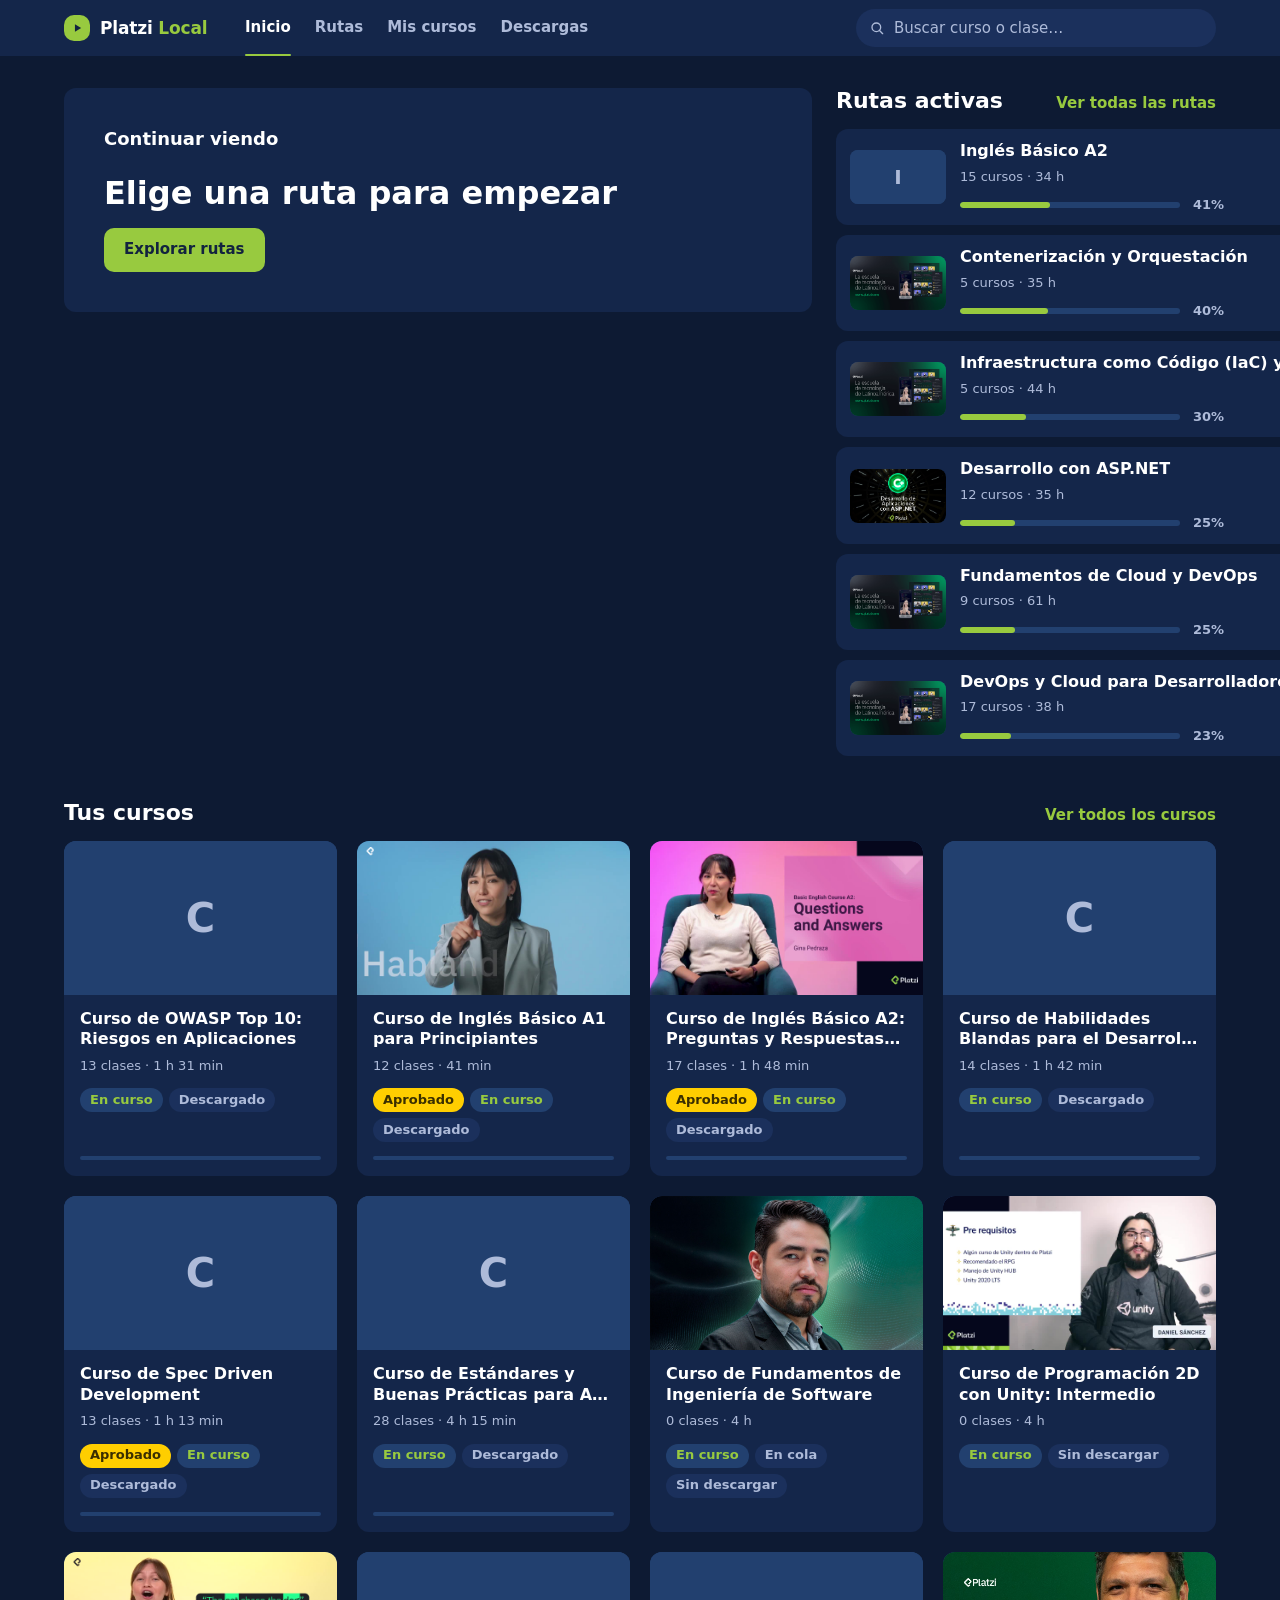
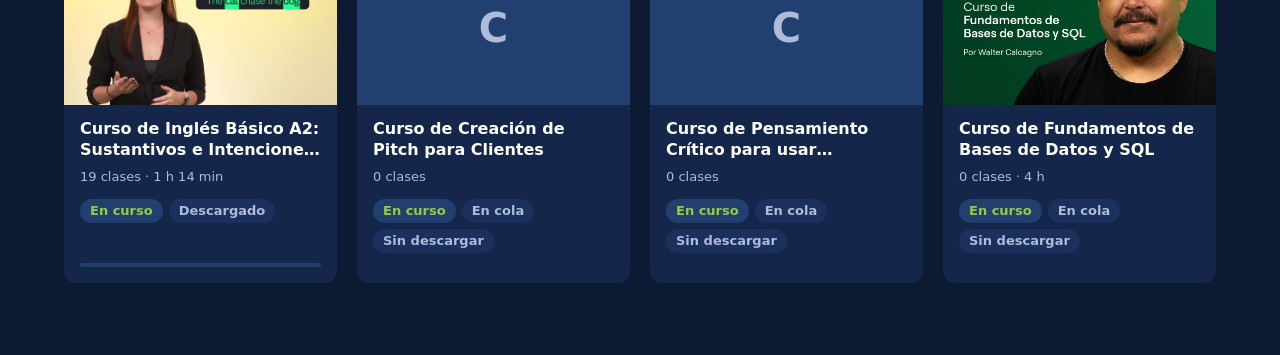
==== viewer/index.html @ abfc1818 "Aula: Plyr, rangos HTTP y descarga desde la ficha - Reproductor Plyr 3.8.5 vendoreado, con interfaz " ====
<!DOCTYPE html>
<html lang="es">
<head>
<meta charset="utf-8">
<meta name="viewport" content="width=device-width, initial-scale=1">
<meta name="color-scheme" content="dark">
<title>Platzi Local</title>
<link rel="icon" type="image/svg+xml" href="assets/logo.svg">
<link rel="stylesheet" href="vendor/plyr/plyr.css">
<link rel="stylesheet" href="styles.css">
</head>
<body>

<header id="topbar">
  <div class="topbar-inner">
    <a class="brand" href="#/" aria-label="Platzi Local">
      <span class="brand-mark" aria-hidden="true">
        <svg viewBox="0 0 24 24"><path d="M8.5 5.5v13l10.6-6.5z" fill="currentColor"/></svg>
      </span>
      <span class="brand-name">Platzi <span class="brand-local">Local</span></span>
    </a>

    <nav id="mainnav" aria-label="Principal">
      <a href="#/" data-nav="inicio" aria-current="page">Inicio</a>
      <a href="#/rutas" data-nav="rutas">Rutas</a>
      <a href="#/cursos" data-nav="cursos">Mis cursos</a>
      <a href="#/descargas" data-nav="descargas">Descargas</a>
    </nav>

    <div id="searchbox" role="search">
      <svg class="icon search-icon" aria-hidden="true"><use href="#ic-search"></use></svg>
      <input id="search-input" type="search" placeholder="Buscar curso o clase…" aria-label="Buscar curso o clase" autocomplete="off" spellcheck="false">
      <div id="search-results" hidden></div>
    </div>

    <button id="resume-chip" type="button" hidden></button>
  </div>
</header>

<div id="banner-file" hidden>
  <div class="banner-inner">
    <p>Estás abriendo el visor como archivo local. Para subtítulos y mejor experiencia ejecuta viewer\start.cmd.</p>
    <button class="btn-ghost" type="button" data-control="banner-dismiss">Entendido</button>
  </div>
</div>

<main id="app" tabindex="-1"></main>

<svg id="icons" style="display:none" aria-hidden="true">
  <symbol id="ic-play" viewBox="0 0 24 24"><path d="M8 5.2v13.6L19.4 12z" fill="currentColor"/></symbol>
  <symbol id="ic-check" viewBox="0 0 24 24" fill="none" stroke="currentColor" stroke-width="2" stroke-linecap="round" stroke-linejoin="round"><path d="m4.5 12.5 5 5L19.5 7"/></symbol>
  <symbol id="ic-chevron" viewBox="0 0 24 24" fill="none" stroke="currentColor" stroke-width="2" stroke-linecap="round" stroke-linejoin="round"><path d="m9 5.5 6.5 6.5L9 18.5"/></symbol>
  <symbol id="ic-search" viewBox="0 0 24 24" fill="none" stroke="currentColor" stroke-width="2" stroke-linecap="round" stroke-linejoin="round"><circle cx="11" cy="11" r="6.5"/><path d="m20.5 20.5-5.1-5.1"/></symbol>
  <symbol id="ic-queue" viewBox="0 0 24 24" fill="none" stroke="currentColor" stroke-width="2" stroke-linecap="round" stroke-linejoin="round"><path d="M12 4.5v9.5"/><path d="m8 10.5 4 4 4-4"/><path d="M5 19.5h14"/></symbol>
  <symbol id="ic-diploma" viewBox="0 0 24 24" fill="none" stroke="currentColor" stroke-width="2" stroke-linecap="round" stroke-linejoin="round"><circle cx="12" cy="9.5" r="5.5"/><path d="M9 14.2 7.5 21l4.5-2.6L16.5 21 15 14.2"/></symbol>
  <symbol id="ic-back" viewBox="0 0 24 24" fill="none" stroke="currentColor" stroke-width="2" stroke-linecap="round" stroke-linejoin="round"><path d="M20 12H5"/><path d="m11.5 5.5-6.5 6.5 6.5 6.5"/></symbol>
  <symbol id="ic-up" viewBox="0 0 24 24" fill="none" stroke="currentColor" stroke-width="2" stroke-linecap="round" stroke-linejoin="round"><path d="m6 14.5 6-6 6 6"/></symbol>
  <symbol id="ic-down" viewBox="0 0 24 24" fill="none" stroke="currentColor" stroke-width="2" stroke-linecap="round" stroke-linejoin="round"><path d="m6 9.5 6 6 6-6"/></symbol>
  <symbol id="ic-top" viewBox="0 0 24 24" fill="none" stroke="currentColor" stroke-width="2" stroke-linecap="round" stroke-linejoin="round"><path d="M12 19V6"/><path d="m6.5 11.5 5.5-5.5 5.5 5.5"/></symbol>
  <symbol id="ic-x" viewBox="0 0 24 24" fill="none" stroke="currentColor" stroke-width="2" stroke-linecap="round" stroke-linejoin="round"><path d="m6 6 12 12"/><path d="m18 6-12 12"/></symbol>
  <symbol id="ic-refresh" viewBox="0 0 24 24" fill="none" stroke="currentColor" stroke-width="2" stroke-linecap="round" stroke-linejoin="round"><path d="M20 11.5a8 8 0 1 0-2.3 6.2"/><path d="M20 4.5v7h-7"/></symbol>
</svg>

<div id="templates" hidden>

  <template id="tpl-home">
    <section class="view view-home">
      <h1 class="sr-only">Inicio</h1>
      <div class="home-top">
        <section class="resume-hero">
          <h2 class="resume-heading">Continuar viendo</h2>
          <p class="resume-title" data-slot="resume-title"></p>
          <p class="resume-meta" data-slot="resume-meta"></p>
          <a class="btn resume-cta" data-slot="resume-link" href="#/">
            <svg class="icon" aria-hidden="true"><use href="#ic-play"></use></svg>
            <span>Continuar</span>
          </a>
          <div class="empty-state resume-empty" data-slot="resume-empty" hidden>
            <p>Elige una ruta para empezar</p>
            <a class="btn" href="#/rutas">Explorar rutas</a>
          </div>
        </section>
        <aside class="home-routes">
          <div class="section-head">
            <h2>Rutas activas</h2>
            <a class="section-link" data-slot="all-routes" href="#/rutas">Ver todas las rutas</a>
          </div>
          <div class="route-list" data-list="routes"></div>
        </aside>
      </div>
      <section class="home-courses">
        <div class="section-head">
          <h2>Tus cursos</h2>
          <a class="section-link" data-slot="all-courses" href="#/cursos">Ver todos los cursos</a>
        </div>
        <div class="course-grid" data-list="courses"></div>
      </section>
    </section>
  </template>

  <template id="tpl-rutas">
    <section class="view view-rutas">
      <h1>Rutas</h1>
      <div class="route-list" data-list="routes"></div>
      <div class="empty-state" data-slot="empty" hidden></div>
    </section>
  </template>

  <template id="tpl-ruta">
    <section class="view view-ruta">
      <div class="ruta-hero">
        <div class="ruta-hero-text">
          <a class="back-link" href="#/rutas">
            <svg class="icon" aria-hidden="true"><use href="#ic-back"></use></svg>
            <span>Rutas</span>
          </a>
          <h1 data-slot="title"></h1>
          <p class="ruta-meta" data-slot="meta"></p>
          <div class="ruta-progress">
            <div class="progressbar" aria-hidden="true"><span class="progressbar-fill" data-slot="bar"></span></div>
            <span class="pct" data-slot="pct"></span>
          </div>
          <a class="btn" data-slot="continue" href="#/">
            <svg class="icon" aria-hidden="true"><use href="#ic-play"></use></svg>
            <span>Continuar</span>
          </a>
        </div>
        <div class="ruta-cover">
          <span class="cover-fallback" data-slot="cover-fallback" aria-hidden="true"></span>
          <img data-slot="cover" alt="">
        </div>
      </div>
      <div class="course-grid" data-list="courses"></div>
      <div class="empty-state" data-slot="empty" hidden></div>
    </section>
  </template>

  <template id="tpl-cursos">
    <section class="view view-cursos">
      <div class="cursos-head">
        <h1>Mis cursos</h1>
        <p class="cursos-count" data-slot="count"></p>
      </div>
      <div class="filters" data-filters role="group" aria-label="Filtrar cursos">
        <button class="filter" type="button" data-filter="all" aria-pressed="true">Todos</button>
        <button class="filter" type="button" data-filter="progress" aria-pressed="false">En curso</button>
        <button class="filter" type="button" data-filter="cert" aria-pressed="false">Aprobado</button>
        <button class="filter" type="button" data-filter="downloaded" aria-pressed="false">Descargado</button>
        <button class="filter" type="button" data-filter="queued" aria-pressed="false">En cola</button>
        <button class="filter" type="button" data-filter="missing" aria-pressed="false">Sin descargar</button>
      </div>
      <div class="course-grid" data-list="courses"></div>
      <div class="empty-state" data-slot="empty" hidden>Todavía no hay cursos en el catálogo</div>
    </section>
  </template>

  <template id="tpl-curso">
    <section class="view view-curso">
      <div class="curso-hero">
        <div class="curso-hero-text">
          <a class="back-link" href="#/cursos">
            <svg class="icon" aria-hidden="true"><use href="#ic-back"></use></svg>
            <span>Mis cursos</span>
          </a>
          <h1 data-slot="title"></h1>
          <div class="chip-row" data-slot="chips"></div>
          <div class="curso-progress">
            <div class="progressbar" aria-hidden="true"><span class="progressbar-fill" data-slot="bar"></span></div>
            <span class="curso-progress-text" data-slot="progress-text"></span>
          </div>
          <div class="curso-actions">
            <a class="btn" data-slot="continue" href="#/">
              <svg class="icon" aria-hidden="true"><use href="#ic-play"></use></svg>
              <span data-slot="continue-label">Continuar</span>
            </a>
            <button class="btn-ghost" type="button" data-control="download-course" hidden>
              <svg class="icon" aria-hidden="true"><use href="#ic-queue"></use></svg>
              <span data-slot="download-label">Descargar curso</span>
            </button>
            <a class="diploma-link" data-slot="diploma" href="#" target="_blank" rel="noopener" hidden>
              <svg class="icon" aria-hidden="true"><use href="#ic-diploma"></use></svg>
              <span>Ver diploma</span>
            </a>
          </div>
          <p class="sr-only" role="status" data-slot="download-status"></p>
          <p class="curso-platzi" data-slot="platzi"></p>
        </div>
        <div class="curso-cover">
          <span class="cover-fallback" data-slot="cover-fallback" aria-hidden="true"></span>
          <img data-slot="cover" alt="">
        </div>
      </div>
      <div class="modules" data-list="modules"></div>
      <div class="empty-state" data-slot="empty" hidden>
        <p>Este curso aún no se ha descargado</p>
      </div>
    </section>
  </template>

  <template id="tpl-module">
    <details class="module">
      <summary class="module-summary">
        <svg class="icon module-chev" aria-hidden="true"><use href="#ic-chevron"></use></svg>
        <span class="module-name" data-slot="name"></span>
        <span class="module-count" data-slot="count"></span>
      </summary>
      <ul class="class-list" data-list="classes"></ul>
    </details>
  </template>

  <template id="tpl-aula">
    <section class="view view-aula">
      <div class="aula-layout">
        <div class="aula-main">
          <video id="player" playsinline preload="metadata"></video>
          <p class="video-error" data-slot="error" hidden>No se pudo cargar el video. Revisa que el archivo exista en Courses/.</p>
          <div class="aula-info">
            <h1 class="aula-title" data-slot="class-title"></h1>
            <p class="aula-meta"><span data-slot="module-name"></span></p>
          </div>
          <div class="aula-controls">
            <div class="aula-nav">
              <button class="btn-ghost" type="button" data-control="prev">
                <svg class="icon" aria-hidden="true"><use href="#ic-back"></use></svg>
                <span>Anterior</span>
              </button>
              <button class="btn-ghost" type="button" data-control="next">
                <span>Siguiente</span>
                <svg class="icon icon-flip" aria-hidden="true"><use href="#ic-back"></use></svg>
              </button>
            </div>
            <button class="btn-ghost" type="button" data-control="mark">
              <svg class="icon" aria-hidden="true"><use href="#ic-check"></use></svg>
              <span data-slot="mark-label">Marcar como visto</span>
            </button>
            <label class="field">
              <span>Subtítulos</span>
              <select data-control="captions">
                <option value="off">Desactivados</option>
              </select>
            </label>
            <label class="check-field">
              <input type="checkbox" data-control="autoplay" checked>
              <span>Autoplay siguiente</span>
            </label>
          </div>
        </div>
        <aside class="aula-side" aria-label="Clases del curso">
          <div class="aula-side-head">
            <a class="aula-course-link" data-slot="course-link" href="#/cursos"></a>
            <p class="aula-side-progress" data-slot="progress-text"></p>
          </div>
          <ul class="playlist" data-list="classes"></ul>
        </aside>
      </div>
    </section>
  </template>

  <template id="tpl-buscar">
    <section class="view view-buscar">
      <h1 class="sr-only">Buscar</h1>
      <p class="search-q">«<span data-slot="q"></span>»</p>
      <div class="empty-state" data-slot="empty" hidden></div>
      <section class="search-section">
        <h2>Cursos</h2>
        <div class="course-grid" data-list="courses"></div>
      </section>
      <section class="search-section">
        <h2>Clases</h2>
        <ul class="result-list" data-list="classes"></ul>
      </section>
    </section>
  </template>

  <template id="tpl-course-card">
    <article class="course-card">
      <a class="course-card-link" data-slot="link" href="#/">
        <span class="course-card-media">
          <span class="cover-fallback" data-slot="cover-fallback" aria-hidden="true"></span>
          <img data-slot="cover" alt="" loading="lazy">
        </span>
        <span class="course-card-title" data-slot="title"></span>
      </a>
      <p class="course-card-meta" data-slot="meta"></p>
      <p class="chip-row course-card-status" data-slot="status"></p>
      <div class="progressbar course-card-bar" data-slot="progress" aria-hidden="true"><span class="progressbar-fill" data-slot="bar"></span></div>
    </article>
  </template>

  <template id="tpl-route-card">
    <a class="route-card" href="#/">
      <span class="route-card-media">
        <span class="cover-fallback" data-slot="cover-fallback" aria-hidden="true"></span>
        <img data-slot="cover" alt="" loading="lazy">
      </span>
      <span class="route-card-body">
        <span class="route-card-title" data-slot="title"></span>
        <span class="route-card-meta" data-slot="meta"></span>
        <span class="route-progress">
          <span class="progressbar route-bar" aria-hidden="true"><span class="progressbar-fill" data-slot="bar"></span></span>
          <span class="pct" data-slot="pct"></span>
        </span>
      </span>
      <svg class="icon route-chev" aria-hidden="true"><use href="#ic-chevron"></use></svg>
    </a>
  </template>

  <template id="tpl-class-row">
    <li class="class-row">
      <a class="class-link" data-slot="link" href="#/">
        <span class="class-icon" aria-hidden="true">
          <svg class="icon" data-slot="icon"><use href="#ic-play"></use></svg>
        </span>
        <span class="class-title" data-slot="title"></span>
        <span class="class-time" data-slot="time"></span>
      </a>
      <span class="progressbar class-bar" aria-hidden="true"><span class="progressbar-fill" data-slot="bar"></span></span>
    </li>
  </template>

  <template id="tpl-result-class">
    <li class="result-class">
      <a class="result-link" data-slot="link" href="#/">
        <span class="result-title" data-slot="title"></span>
        <span class="result-course" data-slot="course"></span>
        <span class="result-time" data-slot="time"></span>
      </a>
    </li>
  </template>

  <template id="tpl-descargas">
    <section class="view view-descargas">
      <div class="dl-head">
        <div class="dl-head-text">
          <h1>Descargas</h1>
          <p class="dl-summary" data-slot="summary">Conectando con el servidor local…</p>
        </div>
        <div class="dl-head-actions">
          <button class="btn-ghost" type="button" data-control="refresh" data-focus="control:refresh">
            <svg class="icon" aria-hidden="true"><use href="#ic-refresh"></use></svg>
            <span data-slot="refresh-label">Actualizar catálogo</span>
          </button>
        </div>
      </div>

      <div class="dl-notice" data-slot="notice" hidden>
        <p data-slot="notice-text"></p>
        <button class="section-link" type="button" data-control="reload" data-focus="control:reload" hidden>Recargar visor</button>
      </div>

      <div class="dl-banner" data-slot="offline" hidden>
        <p class="dl-banner-title">Las descargas necesitan el servidor local</p>
        <p class="dl-banner-text">Abre el visor con <code>viewer\start.cmd</code>. Sin servidor puedes seguir viendo tus cursos, pero no descargar ni cancelar.</p>
      </div>

      <div class="dl-banner dl-banner-warn" data-slot="cli-warning" hidden>
        <p class="dl-banner-title">No encontré el comando <code>platzi</code></p>
        <p class="dl-banner-text">Instálalo o define <code>PLATZI_BIN</code> antes de arrancar el servidor.</p>
      </div>

      <section class="dl-now" data-slot="active" hidden aria-labelledby="dl-now-title">
        <div class="dl-now-head">
          <h2 class="dl-now-title" id="dl-now-title" data-slot="active-title"></h2>
          <button class="btn-ghost dl-danger" type="button" data-control="cancel-active" data-focus="control:cancel-active">
            <svg class="icon" aria-hidden="true"><use href="#ic-x"></use></svg>
            <span>Cancelar</span>
          </button>
        </div>
        <div class="dl-now-meter">
          <div class="progressbar dl-bar" role="progressbar" aria-label="Progreso de la descarga" aria-valuemin="0" aria-valuemax="100" aria-valuenow="0" data-slot="active-bar">
            <span class="progressbar-fill" data-slot="active-fill"></span>
          </div>
          <span class="pct" data-slot="active-pct">0%</span>
        </div>
        <p class="dl-phase" data-slot="active-phase"></p>
      </section>

      <div class="dl-layout">
        <div class="dl-col">
          <section class="dl-queue" aria-labelledby="dl-queue-title">
            <div class="section-head">
              <h2 id="dl-queue-title" tabindex="-1">Cola</h2>
              <span class="dl-count" data-slot="queue-count"></span>
            </div>
            <ol class="dl-list" data-list="queue"></ol>
            <div class="empty-state dl-empty" data-slot="queue-empty" hidden>
              <p>No hay descargas en cola</p>
              <p class="dl-empty-text">Elige una ruta o añade un curso para empezar.</p>
              <div class="dl-empty-actions">
                <button class="btn" type="button" data-control="go-routes" data-focus="control:go-routes">Elegir una ruta</button>
                <button class="btn-ghost" type="button" data-control="go-add" data-focus="control:go-add">Añadir un curso</button>
              </div>
            </div>
          </section>

          <section class="dl-add" aria-labelledby="dl-add-title">
            <div class="section-head">
              <h2 id="dl-add-title">Añadir un curso</h2>
              <span class="dl-count" data-slot="add-count"></span>
            </div>
            <label class="dl-search">
              <svg class="icon" aria-hidden="true"><use href="#ic-search"></use></svg>
              <span class="sr-only">Buscar curso para descargar</span>
              <input type="search" data-control="search" placeholder="Buscar por título o slug…" autocomplete="off" spellcheck="false">
            </label>
            <ul class="dl-list dl-course-list" data-list="courses"></ul>
            <p class="dl-note" data-slot="add-empty" hidden></p>
          </section>

          <section class="dl-history" data-slot="history" hidden aria-labelledby="dl-history-title">
            <div class="section-head">
              <h2 id="dl-history-title" tabindex="-1">Recientes</h2>
              <button class="section-link" type="button" data-control="clear-history" data-focus="control:clear">Limpiar</button>
            </div>
            <ul class="dl-list" data-list="history"></ul>
          </section>
        </div>

        <aside class="dl-routes" aria-labelledby="dl-routes-title">
          <div class="section-head">
            <h2 id="dl-routes-title" tabindex="-1">Mis rutas</h2>
            <span class="dl-count" data-slot="routes-count"></span>
          </div>
          <ul class="dl-list dl-route-list" data-list="routes"></ul>
          <p class="dl-note" data-slot="routes-empty" hidden>No hay rutas con cursos en el catálogo.</p>
        </aside>
      </div>

      <div class="sr-only" aria-live="polite" data-slot="live"></div>
    </section>
  </template>

  <template id="tpl-dl-item">
    <li class="dl-item">
      <span class="dl-pos" data-slot="pos" aria-hidden="true"></span>
      <div class="dl-item-main">
        <p class="dl-item-title" data-slot="title"></p>
        <p class="dl-item-meta" data-slot="meta"></p>
      </div>
      <div class="dl-item-actions">
        <button class="icon-btn" type="button" data-action="up" aria-label="Subir">
          <svg class="icon" aria-hidden="true"><use href="#ic-up"></use></svg>
        </button>
        <button class="icon-btn" type="button" data-action="down" aria-label="Bajar">
          <svg class="icon" aria-hidden="true"><use href="#ic-down"></use></svg>
        </button>
        <button class="icon-btn icon-btn-danger" type="button" data-action="cancel" aria-label="Cancelar descarga">
          <svg class="icon" aria-hidden="true"><use href="#ic-x"></use></svg>
        </button>
      </div>
    </li>
  </template>

  <template id="tpl-dl-route">
    <li class="dl-route">
      <div class="dl-route-main">
        <p class="dl-route-title" data-slot="title"></p>
        <p class="dl-route-meta" data-slot="meta"></p>
        <div class="progressbar dl-route-bar" aria-hidden="true"><span class="progressbar-fill" data-slot="bar"></span></div>
      </div>
      <button class="btn-ghost dl-route-btn" type="button" data-control="route-download">
        <svg class="icon" aria-hidden="true"><use href="#ic-queue"></use></svg>
        <span data-slot="label"></span>
      </button>
    </li>
  </template>

  <template id="tpl-dl-course">
    <li class="dl-item dl-course">
      <div class="dl-item-main">
        <p class="dl-item-title" data-slot="title"></p>
        <p class="dl-item-meta" data-slot="meta"></p>
      </div>
      <div class="dl-item-actions">
        <span class="chip chip-downloaded" data-slot="downloaded" hidden>Descargado</span>
        <button class="btn-ghost dl-add-btn" type="button" data-action="add">
          <svg class="icon" aria-hidden="true"><use href="#ic-queue"></use></svg>
          <span>Añadir</span>
        </button>
        <button class="icon-btn" type="button" data-action="front" aria-label="Poner al frente de la cola">
          <svg class="icon" aria-hidden="true"><use href="#ic-top"></use></svg>
        </button>
      </div>
    </li>
  </template>

  <template id="tpl-dl-history">
    <li class="dl-item dl-history-item">
      <span class="dl-status" data-slot="status"></span>
      <div class="dl-item-main">
        <p class="dl-item-title" data-slot="title"></p>
        <p class="dl-item-meta" data-slot="meta"></p>
      </div>
      <div class="dl-item-actions">
        <button class="icon-btn" type="button" data-action="retry" aria-label="Volver a descargar">
          <svg class="icon" aria-hidden="true"><use href="#ic-refresh"></use></svg>
        </button>
        <button class="icon-btn icon-btn-danger" type="button" data-action="remove" aria-label="Quitar de la lista">
          <svg class="icon" aria-hidden="true"><use href="#ic-x"></use></svg>
        </button>
      </div>
    </li>
  </template>

</div>

<script src="vendor/plyr/plyr.min.js" defer></script>
<script src="data.js" defer></script>
<script src="app.js" defer></script>
</body>
</html>
---- viewer/vendor/plyr/plyr.css ----
@charset "UTF-8";@keyframes plyr-progress{to{background-position:25px 0;background-position:var(--plyr-progress-loading-size,25px) 0}}@keyframes plyr-popup{0%{opacity:.5;transform:translateY(10px)}to{opacity:1;transform:translateY(0)}}@keyframes plyr-fade-in{0%{opacity:0}to{opacity:1}}.plyr{-moz-osx-font-smoothing:grayscale;-webkit-font-smoothing:antialiased;align-items:center;direction:ltr;display:flex;flex-direction:column;font-family:inherit;font-family:var(--plyr-font-family,inherit);font-variant-numeric:tabular-nums;font-weight:400;font-weight:var(--plyr-font-weight-regular,400);line-height:1.7;line-height:var(--plyr-line-height,1.7);max-width:100%;min-width:200px;position:relative;text-shadow:none;transition:box-shadow .3s ease;z-index:0}.plyr audio,.plyr iframe,.plyr video{display:block;height:100%;width:100%}.plyr button{font:inherit;line-height:inherit;width:auto}.plyr:focus{outline:0}.plyr--full-ui{box-sizing:border-box}.plyr--full-ui *,.plyr--full-ui :after,.plyr--full-ui :before{box-sizing:inherit}.plyr--full-ui a,.plyr--full-ui button,.plyr--full-ui input,.plyr--full-ui label{touch-action:manipulation}.plyr__badge{background:#4a5464;background:var(--plyr-badge-background,#4a5464);border-radius:2px;border-radius:var(--plyr-badge-border-radius,2px);color:#fff;color:var(--plyr-badge-text-color,#fff);font-size:9px;font-size:var(--plyr-font-size-badge,9px);line-height:1;padding:3px 4px}.plyr--full-ui ::-webkit-media-text-track-container{display:none}.plyr__captions{animation:plyr-fade-in .3s ease;bottom:0;display:none;font-size:13px;font-size:var(--plyr-font-size-small,13px);left:0;padding:10px;padding:var(--plyr-control-spacing,10px);position:absolute;text-align:center;transition:transform .4s ease-in-out;width:100%}.plyr__captions span:empty{display:none}@media (min-width:480px){.plyr__captions{font-size:15px;font-size:var(--plyr-font-size-base,15px);padding:20px;padding:calc(2 * var(--plyr-control-spacing, 10px))}}@media (min-width:768px){.plyr__captions{font-size:18px;font-size:var(--plyr-font-size-large,18px)}}.plyr--captions-active .plyr__captions{display:block}.plyr:not(.plyr--hide-controls) .plyr__controls:not(:empty)~.plyr__captions{transform:translateY(calc(-40px));transform:translateY(calc(-4 * var(--plyr-control-spacing, 10px)))}.plyr__caption{background:#000c;background:var(--plyr-captions-background,#000c);border-radius:4px;-webkit-box-decoration-break:clone;box-decoration-break:clone;color:#fff;color:var(--plyr-captions-text-color,#fff);line-height:185%;padding:.2em .5em;white-space:pre-wrap}.plyr__caption div{display:inline}.plyr__control{background:#0000;border:0;border-radius:4px;border-radius:var(--plyr-control-radius,4px);color:inherit;cursor:pointer;flex-shrink:0;overflow:visible;padding:7px;padding:calc(.7 * var(--plyr-control-spacing, 10px));position:relative;transition:all .1s ease-in-out}.plyr__control svg{display:block;fill:currentColor;height:18px;height:var(--plyr-control-icon-size,18px);pointer-events:none;width:18px;width:var(--plyr-control-icon-size,18px)}.plyr__control:focus{outline:0}.plyr__control:focus-visible{outline:2px dashed #00b2ff;outline:2px dashed var(--plyr-focus-visible-color,var(--plyr-color-main,var(--plyr-color-main,#00b2ff)));outline-offset:2px}a.plyr__control{text-decoration:none}.plyr__control.plyr__control--pressed .icon--not-pressed,.plyr__control.plyr__control--pressed .label--not-pressed,.plyr__control:not(.plyr__control--pressed) .icon--pressed,.plyr__control:not(.plyr__control--pressed) .label--pressed,a.plyr__control:after,a.plyr__control:before{display:none}.plyr--full-ui ::-webkit-media-controls{display:none}.plyr__controls{align-items:center;display:flex;justify-content:flex-end;text-align:center}.plyr__controls .plyr__progress__container{flex:1;min-width:0}.plyr__controls .plyr__controls__item{margin-left:2.5px;margin-left:calc(.25 * var(--plyr-control-spacing, 10px))}.plyr__controls .plyr__controls__item:first-child{margin-left:0;margin-right:auto}.plyr__controls .plyr__controls__item.plyr__progress__container{padding-left:2.5px;padding-left:calc(.25 * var(--plyr-control-spacing, 10px))}.plyr__controls .plyr__controls__item.plyr__time{padding:0 5px;padding:0 calc(.5 * var(--plyr-control-spacing, 10px))}.plyr__controls .plyr__controls__item.plyr__progress__container:first-child,.plyr__controls .plyr__controls__item.plyr__time+.plyr__time,.plyr__controls .plyr__controls__item.plyr__time:first-child{padding-left:0}.plyr [data-plyr=airplay],.plyr [data-plyr=captions],.plyr [data-plyr=fullscreen],.plyr [data-plyr=pip],.plyr__controls:empty{display:none}.plyr--airplay-supported [data-plyr=airplay],.plyr--captions-enabled [data-plyr=captions],.plyr--fullscreen-enabled [data-plyr=fullscreen],.plyr--pip-supported [data-plyr=pip]{display:inline-block}.plyr__menu{display:flex;position:relative}.plyr__menu .plyr__control svg{transition:transform .3s ease}.plyr__menu .plyr__control[aria-expanded=true] svg{transform:rotate(90deg)}.plyr__menu .plyr__control[aria-expanded=true] .plyr__tooltip{display:none}.plyr__menu__container{animation:plyr-popup .2s ease;background:#ffffffe6;background:var(--plyr-menu-background,#ffffffe6);border-radius:8px;border-radius:var(--plyr-menu-radius,8px);bottom:100%;box-shadow:0 1px 2px #00000026;box-shadow:var(--plyr-menu-shadow,0 1px 2px #00000026);color:#4a5464;color:var(--plyr-menu-color,#4a5464);font-size:15px;font-size:var(--plyr-font-size-base,15px);margin-bottom:10px;position:absolute;right:-3px;text-align:left;white-space:nowrap;z-index:3}.plyr__menu__container>div{overflow:hidden;transition:height .35s cubic-bezier(.4,0,.2,1),width .35s cubic-bezier(.4,0,.2,1)}.plyr__menu__container:after{border:4px solid #0000;border:var(--plyr-menu-arrow-size,4px) solid #0000;border-top-color:#ffffffe6;border-top-color:var(--plyr-menu-background,#ffffffe6);content:"";height:0;position:absolute;right:14px;right:calc(.5 * var(--plyr-control-icon-size, 18px) + .7 * var(--plyr-control-spacing, 10px) - .5 * var(--plyr-menu-arrow-size, 4px));top:100%;width:0}.plyr__menu__container [role=menu]{padding:7px;padding:calc(.7 * var(--plyr-control-spacing, 10px))}.plyr__menu__container [role=menuitem],.plyr__menu__container [role=menuitemradio]{margin-top:2px}.plyr__menu__container [role=menuitem]:first-child,.plyr__menu__container [role=menuitemradio]:first-child{margin-top:0}.plyr__menu__container .plyr__control{align-items:center;color:#4a5464;color:var(--plyr-menu-color,#4a5464);display:flex;font-size:13px;font-size:var(--plyr-font-size-menu,var(--plyr-font-size-small,13px));padding:4.66667px 10.5px;padding:calc(.46667 * var(--plyr-control-spacing, 10px)) calc(1.05 * var(--plyr-control-spacing, 10px));-webkit-user-select:none;user-select:none;width:100%}.plyr__menu__container .plyr__control>span{align-items:inherit;display:flex;width:100%}.plyr__menu__container .plyr__control:after{border:4px solid #0000;border:var(--plyr-menu-item-arrow-size,4px) solid #0000;content:"";position:absolute;top:50%;transform:translateY(-50%)}.plyr__menu__container .plyr__control--forward{padding-right:28px;padding-right:calc(2.8 * var(--plyr-control-spacing, 10px))}.plyr__menu__container .plyr__control--forward:after{border-left-color:#728197;border-left-color:var(--plyr-menu-arrow-color,#728197);right:6.5px;right:calc(1.05 * var(--plyr-control-spacing, 10px) - var(--plyr-menu-item-arrow-size, 4px))}.plyr__menu__container .plyr__control--forward:focus-visible:after,.plyr__menu__container .plyr__control--forward:hover:after{border-left-color:initial}.plyr__menu__container .plyr__control--back{font-weight:400;font-weight:var(--plyr-font-weight-regular,400);margin:7px;margin:calc(.7 * var(--plyr-control-spacing, 10px));margin-bottom:3.5px;margin-bottom:calc(.35 * var(--plyr-control-spacing, 10px));padding-left:28px;padding-left:calc(2.8 * var(--plyr-control-spacing, 10px));position:relative;width:calc(100% - 14px);width:calc(100% - 1.4 * var(--plyr-control-spacing, 10px))}.plyr__menu__container .plyr__control--back:after{border-right-color:#728197;border-right-color:var(--plyr-menu-arrow-color,#728197);left:6.5px;left:calc(1.05 * var(--plyr-control-spacing, 10px) - var(--plyr-menu-item-arrow-size, 4px))}.plyr__menu__container .plyr__control--back:before{background:#dcdfe5;background:var(--plyr-menu-back-border-color,#dcdfe5);box-shadow:0 1px 0 #fff;box-shadow:0 1px 0 var(--plyr-menu-back-border-shadow-color,#fff);content:"";height:1px;left:0;margin-top:3.5px;margin-top:calc(.35 * var(--plyr-control-spacing, 10px));overflow:hidden;position:absolute;right:0;top:100%}.plyr__menu__container .plyr__control--back:focus-visible:after,.plyr__menu__container .plyr__control--back:hover:after{border-right-color:initial}.plyr__menu__container .plyr__control[role=menuitemradio]{padding-left:7px;padding-left:calc(.7 * var(--plyr-control-spacing, 10px))}.plyr__menu__container .plyr__control[role=menuitemradio]:after,.plyr__menu__container .plyr__control[role=menuitemradio]:before{border-radius:100%}.plyr__menu__container .plyr__control[role=menuitemradio]:before{background:#0000001a;content:"";display:block;flex-shrink:0;height:16px;margin-right:10px;margin-right:var(--plyr-control-spacing,10px);transition:all .3s ease;width:16px}.plyr__menu__container .plyr__control[role=menuitemradio]:after{background:#fff;border:0;height:6px;left:12px;opacity:0;top:50%;transform:translateY(-50%) scale(0);transition:transform .3s ease,opacity .3s ease;width:6px}.plyr__menu__container .plyr__control[role=menuitemradio][aria-checked=true]:before{background:#00b2ff;background:var(--plyr-control-toggle-checked-background,var(--plyr-color-main,var(--plyr-color-main,#00b2ff)))}.plyr__menu__container .plyr__control[role=menuitemradio][aria-checked=true]:after{opacity:1;transform:translateY(-50%) scale(1)}.plyr__menu__container .plyr__control[role=menuitemradio]:focus-visible:before,.plyr__menu__container .plyr__control[role=menuitemradio]:hover:before{background:#23282f1a}.plyr__menu__container .plyr__menu__value{align-items:center;display:flex;margin-left:auto;margin-right:calc(-5px);margin-right:calc(-1 * (-2px + .7 * var(--plyr-control-spacing, 10px)));overflow:hidden;padding-left:24.5px;padding-left:calc(2.45 * var(--plyr-control-spacing, 10px));pointer-events:none}.plyr--full-ui input[type=range]{appearance:none;background:#0000;border:0;border-radius:26px;border-radius:calc(2 * var(--plyr-range-thumb-height, 13px));color:#00b2ff;color:var(--plyr-range-fill-background,var(--plyr-color-main,var(--plyr-color-main,#00b2ff)));display:block;height:19px;height:calc(2 * var(--plyr-range-thumb-active-shadow-width, 3px) + var(--plyr-range-thumb-height, 13px));margin:0;min-width:0;padding:0;transition:box-shadow .3s ease;width:100%}.plyr--full-ui input[type=range]::-webkit-slider-runnable-track{background:#0000;border:0;border-radius:2.5px;border-radius:calc(.5 * var(--plyr-range-track-height, 5px));height:5px;height:var(--plyr-range-track-height,5px);-webkit-transition:box-shadow .3s ease;transition:box-shadow .3s ease;-webkit-user-select:none;user-select:none;background-image:linear-gradient(90deg,currentColor 0,#0000);background-image:linear-gradient(to right,currentColor var(--value,0),#0000 var(--value,0))}.plyr--full-ui input[type=range]::-webkit-slider-thumb{background:#fff;background:var(--plyr-range-thumb-background,#fff);border:0;border-radius:100%;box-shadow:0 1px 1px #23282f26,0 0 0 1px #23282f33;box-shadow:var(--plyr-range-thumb-shadow,0 1px 1px #23282f26,0 0 0 1px #23282f33);height:13px;height:var(--plyr-range-thumb-height,13px);position:relative;-webkit-transition:all .2s ease;transition:all .2s ease;width:13px;width:var(--plyr-range-thumb-height,13px);appearance:none;margin-top:calc(-4px);margin-top:calc(-.5 * (var(--plyr-range-thumb-height, 13px) - var(--plyr-range-track-height, 5px)))}.plyr--full-ui input[type=range]::-moz-range-track{background:#0000;border:0;border-radius:2.5px;border-radius:calc(.5 * var(--plyr-range-track-height, 5px));height:5px;height:var(--plyr-range-track-height,5px);-moz-transition:box-shadow .3s ease;transition:box-shadow .3s ease;user-select:none}.plyr--full-ui input[type=range]::-moz-range-thumb{background:#fff;background:var(--plyr-range-thumb-background,#fff);border:0;border-radius:100%;box-shadow:0 1px 1px #23282f26,0 0 0 1px #23282f33;box-shadow:var(--plyr-range-thumb-shadow,0 1px 1px #23282f26,0 0 0 1px #23282f33);height:13px;height:var(--plyr-range-thumb-height,13px);position:relative;-moz-transition:all .2s ease;transition:all .2s ease;width:13px;width:var(--plyr-range-thumb-height,13px)}.plyr--full-ui input[type=range]::-moz-range-progress{background:currentColor;border-radius:2.5px;border-radius:calc(.5 * var(--plyr-range-track-height, 5px));height:5px;height:var(--plyr-range-track-height,5px)}.plyr--full-ui input[type=range]::-ms-track{color:#0000}.plyr--full-ui input[type=range]::-ms-fill-upper,.plyr--full-ui input[type=range]::-ms-track{background:#0000;border:0;border-radius:2.5px;border-radius:calc(.5 * var(--plyr-range-track-height, 5px));height:5px;height:var(--plyr-range-track-height,5px);-ms-transition:box-shadow .3s ease;transition:box-shadow .3s ease;user-select:none}.plyr--full-ui input[type=range]::-ms-fill-lower{background:#0000;border:0;border-radius:2.5px;border-radius:calc(.5 * var(--plyr-range-track-height, 5px));height:5px;height:var(--plyr-range-track-height,5px);-ms-transition:box-shadow .3s ease;transition:box-shadow .3s ease;user-select:none;background:currentColor}.plyr--full-ui input[type=range]::-ms-thumb{background:#fff;background:var(--plyr-range-thumb-background,#fff);border:0;border-radius:100%;box-shadow:0 1px 1px #23282f26,0 0 0 1px #23282f33;box-shadow:var(--plyr-range-thumb-shadow,0 1px 1px #23282f26,0 0 0 1px #23282f33);height:13px;height:var(--plyr-range-thumb-height,13px);position:relative;-ms-transition:all .2s ease;transition:all .2s ease;width:13px;width:var(--plyr-range-thumb-height,13px);margin-top:0}.plyr--full-ui input[type=range]::-ms-tooltip{display:none}.plyr--full-ui input[type=range]::-moz-focus-outer{border:0}.plyr--full-ui input[type=range]:focus{outline:0}.plyr--full-ui input[type=range]:focus-visible::-webkit-slider-runnable-track{outline:2px dashed #00b2ff;outline:2px dashed var(--plyr-focus-visible-color,var(--plyr-color-main,var(--plyr-color-main,#00b2ff)));outline-offset:2px}.plyr--full-ui input[type=range]:focus-visible::-moz-range-track{outline:2px dashed #00b2ff;outline:2px dashed var(--plyr-focus-visible-color,var(--plyr-color-main,var(--plyr-color-main,#00b2ff)));outline-offset:2px}.plyr--full-ui input[type=range]:focus-visible::-ms-track{outline:2px dashed #00b2ff;outline:2px dashed var(--plyr-focus-visible-color,var(--plyr-color-main,var(--plyr-color-main,#00b2ff)));outline-offset:2px}.plyr__poster{background-color:#000;background-color:var(--plyr-video-background,var(--plyr-video-background,#000));background-position:50% 50%;background-repeat:no-repeat;background-size:contain;height:100%;left:0;opacity:0;position:absolute;top:0;transition:opacity .2s ease;width:100%;z-index:1}.plyr--stopped.plyr__poster-enabled .plyr__poster{opacity:1}.plyr--youtube.plyr--paused.plyr__poster-enabled:not(.plyr--stopped) .plyr__poster{display:none}.plyr__time{font-size:13px;font-size:var(--plyr-font-size-time,var(--plyr-font-size-small,13px))}.plyr__time+.plyr__time:before{content:"⁄";margin-right:10px;margin-right:var(--plyr-control-spacing,10px)}@media (max-width:767px){.plyr__time+.plyr__time{display:none}}.plyr__tooltip{background:#fff;background:var(--plyr-tooltip-background,#fff);border-radius:5px;border-radius:var(--plyr-tooltip-radius,5px);bottom:100%;box-shadow:0 1px 2px #00000026;box-shadow:var(--plyr-tooltip-shadow,0 1px 2px #00000026);color:#4a5464;color:var(--plyr-tooltip-color,#4a5464);font-size:13px;font-size:var(--plyr-font-size-small,13px);font-weight:400;font-weight:var(--plyr-font-weight-regular,400);left:50%;line-height:1.3;margin-bottom:10px;margin-bottom:var(--plyr-control-spacing,10px);opacity:0;padding:5px 7.5px;padding:calc(.5 * var(--plyr-control-spacing, 10px)) calc(.75 * var(--plyr-control-spacing, 10px));pointer-events:none;position:absolute;transform:translate(-50%,10px) scale(.8);transform-origin:50% 100%;transition:transform .2s ease .1s,opacity .2s ease .1s;white-space:nowrap;z-index:2}.plyr__tooltip:before{border-left:4px solid #0000;border-left:var(--plyr-tooltip-arrow-size,4px) solid #0000;border-right:4px solid #0000;border-right:var(--plyr-tooltip-arrow-size,4px) solid #0000;border-top:4px solid #fff;border-top:var(--plyr-tooltip-arrow-size,4px) solid var(--plyr-tooltip-background,#fff);bottom:calc(-4px);bottom:calc(-1 * var(--plyr-tooltip-arrow-size, 4px));content:"";height:0;left:50%;position:absolute;transform:translateX(-50%);width:0;z-index:2}.plyr .plyr__control:focus-visible .plyr__tooltip,.plyr .plyr__control:hover .plyr__tooltip,.plyr__tooltip--visible{opacity:1;transform:translate(-50%) scale(1)}.plyr .plyr__control:hover .plyr__tooltip{z-index:3}.plyr__controls>.plyr__control:first-child .plyr__tooltip,.plyr__controls>.plyr__control:first-child+.plyr__control .plyr__tooltip{left:0;transform:translateY(10px) scale(.8);transform-origin:0 100%}.plyr__controls>.plyr__control:first-child .plyr__tooltip:before,.plyr__controls>.plyr__control:first-child+.plyr__control .plyr__tooltip:before{left:16px;left:calc(.5 * var(--plyr-control-icon-size, 18px) + .7 * var(--plyr-control-spacing, 10px))}.plyr__controls>.plyr__control:last-child .plyr__tooltip{left:auto;right:0;transform:translateY(10px) scale(.8);transform-origin:100% 100%}.plyr__controls>.plyr__control:last-child .plyr__tooltip:before{left:auto;right:16px;right:calc(.5 * var(--plyr-control-icon-size, 18px) + .7 * var(--plyr-control-spacing, 10px));transform:translateX(50%)}.plyr__controls>.plyr__control:first-child .plyr__tooltip--visible,.plyr__controls>.plyr__control:first-child+.plyr__control .plyr__tooltip--visible,.plyr__controls>.plyr__control:first-child+.plyr__control:focus-visible .plyr__tooltip,.plyr__controls>.plyr__control:first-child+.plyr__control:hover .plyr__tooltip,.plyr__controls>.plyr__control:first-child:focus-visible .plyr__tooltip,.plyr__controls>.plyr__control:first-child:hover .plyr__tooltip,.plyr__controls>.plyr__control:last-child .plyr__tooltip--visible,.plyr__controls>.plyr__control:last-child:focus-visible .plyr__tooltip,.plyr__controls>.plyr__control:last-child:hover .plyr__tooltip{transform:translate(0) scale(1)}.plyr__progress{left:6.5px;left:calc(.5 * var(--plyr-range-thumb-height, 13px));margin-right:13px;margin-right:var(--plyr-range-thumb-height,13px);position:relative}.plyr__progress input[type=range],.plyr__progress__buffer{margin-left:calc(-6.5px);margin-left:calc(-.5 * var(--plyr-range-thumb-height, 13px));margin-right:calc(-6.5px);margin-right:calc(-.5 * var(--plyr-range-thumb-height, 13px));width:calc(100% + 13px);width:calc(100% + var(--plyr-range-thumb-height, 13px))}.plyr__progress input[type=range]{position:relative;z-index:2}.plyr__progress .plyr__tooltip{left:0;max-width:120px;overflow-wrap:break-word}.plyr__progress__buffer{-webkit-appearance:none;background:#0000;border:0;border-radius:100px;height:5px;height:var(--plyr-range-track-height,5px);left:0;margin-top:calc(-2.5px);margin-top:calc(-.5 * var(--plyr-range-track-height, 5px));padding:0;position:absolute;top:50%}.plyr__progress__buffer::-webkit-progress-bar{background:#0000}.plyr__progress__buffer::-webkit-progress-value{background:currentColor;border-radius:100px;min-width:5px;min-width:var(--plyr-range-track-height,5px);-webkit-transition:width .2s ease;transition:width .2s ease}.plyr__progress__buffer::-moz-progress-bar{background:currentColor;border-radius:100px;min-width:5px;min-width:var(--plyr-range-track-height,5px);-moz-transition:width .2s ease;transition:width .2s ease}.plyr__progress__buffer::-ms-fill{border-radius:100px;-ms-transition:width .2s ease;transition:width .2s ease}.plyr--loading .plyr__progress__buffer{animation:plyr-progress 1s linear infinite;background-image:linear-gradient(-45deg,#23282f99 25%,#0000 0,#0000 50%,#23282f99 0,#23282f99 75%,#0000 0,#0000);background-image:linear-gradient(-45deg,var(--plyr-progress-loading-background,#23282f99) 25%,#0000 25%,#0000 50%,var(--plyr-progress-loading-background,#23282f99) 50%,var(--plyr-progress-loading-background,#23282f99) 75%,#0000 75%,#0000);background-repeat:repeat-x;background-size:25px 25px;background-size:var(--plyr-progress-loading-size,25px) var(--plyr-progress-loading-size,25px);color:#0000}.plyr--video.plyr--loading .plyr__progress__buffer{background-color:#ffffff40;background-color:var(--plyr-video-progress-buffered-background,#ffffff40)}.plyr--audio.plyr--loading .plyr__progress__buffer{background-color:#c1c8d199;background-color:var(--plyr-audio-progress-buffered-background,#c1c8d199)}.plyr__progress__marker{background-color:#fff;background-color:var(--plyr-progress-marker-background,#fff);border-radius:1px;height:5px;height:var(--plyr-range-track-height,5px);position:absolute;top:50%;transform:translate(-50%,-50%);width:3px;width:var(--plyr-progress-marker-width,3px);z-index:3}.plyr__volume{align-items:center;display:flex;position:relative}.plyr__volume input[type=range]{margin-left:5px;margin-left:calc(.5 * var(--plyr-control-spacing, 10px));margin-right:5px;margin-right:calc(.5 * var(--plyr-control-spacing, 10px));max-width:90px;min-width:60px;position:relative;z-index:2}.plyr--audio{display:block}.plyr--audio .plyr__controls{background:#fff;background:var(--plyr-audio-controls-background,#fff);border-radius:inherit;color:#4a5464;color:var(--plyr-audio-control-color,#4a5464);padding:10px;padding:var(--plyr-control-spacing,10px)}.plyr--audio .plyr__control:focus-visible,.plyr--audio .plyr__control:hover,.plyr--audio .plyr__control[aria-expanded=true]{background:#00b2ff;background:var(--plyr-audio-control-background-hover,var(--plyr-color-main,var(--plyr-color-main,#00b2ff)));color:#fff;color:var(--plyr-audio-control-color-hover,#fff)}.plyr--full-ui.plyr--audio input[type=range]::-webkit-slider-runnable-track{background-color:#c1c8d199;background-color:var(--plyr-audio-range-track-background,var(--plyr-audio-progress-buffered-background,#c1c8d199))}.plyr--full-ui.plyr--audio input[type=range]::-moz-range-track{background-color:#c1c8d199;background-color:var(--plyr-audio-range-track-background,var(--plyr-audio-progress-buffered-background,#c1c8d199))}.plyr--full-ui.plyr--audio input[type=range]::-ms-track{background-color:#c1c8d199;background-color:var(--plyr-audio-range-track-background,var(--plyr-audio-progress-buffered-background,#c1c8d199))}.plyr--full-ui.plyr--audio input[type=range]:active::-webkit-slider-thumb{box-shadow:0 1px 1px #23282f26,0 0 0 1px #23282f33,0 0 0 3px #23282f1a;box-shadow:var(--plyr-range-thumb-shadow,0 1px 1px #23282f26,0 0 0 1px #23282f33),0 0 0 var(--plyr-range-thumb-active-shadow-width,3px) var(--plyr-audio-range-thumb-active-shadow-color,#23282f1a)}.plyr--full-ui.plyr--audio input[type=range]:active::-moz-range-thumb{box-shadow:0 1px 1px #23282f26,0 0 0 1px #23282f33,0 0 0 3px #23282f1a;box-shadow:var(--plyr-range-thumb-shadow,0 1px 1px #23282f26,0 0 0 1px #23282f33),0 0 0 var(--plyr-range-thumb-active-shadow-width,3px) var(--plyr-audio-range-thumb-active-shadow-color,#23282f1a)}.plyr--full-ui.plyr--audio input[type=range]:active::-ms-thumb{box-shadow:0 1px 1px #23282f26,0 0 0 1px #23282f33,0 0 0 3px #23282f1a;box-shadow:var(--plyr-range-thumb-shadow,0 1px 1px #23282f26,0 0 0 1px #23282f33),0 0 0 var(--plyr-range-thumb-active-shadow-width,3px) var(--plyr-audio-range-thumb-active-shadow-color,#23282f1a)}.plyr--audio .plyr__progress__buffer{color:#c1c8d199;color:var(--plyr-audio-progress-buffered-background,#c1c8d199)}.plyr--video{overflow:hidden}.plyr--video.plyr--menu-open{overflow:visible}.plyr__video-wrapper{background:#000;background:var(--plyr-video-background,var(--plyr-video-background,#000));border-radius:inherit;height:100%;margin:auto;overflow:hidden;position:relative;width:100%}@supports not (aspect-ratio:16/9){.plyr__video-embed,.plyr__video-wrapper--fixed-ratio{height:0;padding-bottom:56.25%;position:relative}}.plyr__video-embed,.plyr__video-wrapper--fixed-ratio{aspect-ratio:16/9}.plyr__video-embed iframe,.plyr__video-wrapper--fixed-ratio video{border:0;height:100%;left:0;position:absolute;top:0;width:100%}.plyr--full-ui .plyr__video-embed>.plyr__video-embed__container{padding-bottom:240%;position:relative;transform:translateY(-38.28125%)}.plyr--video .plyr__controls{background:linear-gradient(#0000,#000000bf);background:var(--plyr-video-controls-background,linear-gradient(#0000,#000000bf));border-bottom-left-radius:inherit;border-bottom-right-radius:inherit;bottom:0;color:#fff;color:var(--plyr-video-control-color,#fff);left:0;padding:5px;padding:calc(.5 * var(--plyr-control-spacing, 10px));padding-top:20px;padding-top:calc(2 * var(--plyr-control-spacing, 10px));position:absolute;right:0;transition:opacity .4s ease-in-out,transform .4s ease-in-out;z-index:3}@media (min-width:480px){.plyr--video .plyr__controls{padding:10px;padding:var(--plyr-control-spacing,10px);padding-top:35px;padding-top:calc(3.5 * var(--plyr-control-spacing, 10px))}}.plyr--video.plyr--hide-controls .plyr__controls{opacity:0;pointer-events:none;transform:translateY(100%)}.plyr--video .plyr__control:focus-visible,.plyr--video .plyr__control:hover,.plyr--video .plyr__control[aria-expanded=true]{background:#00b2ff;background:var(--plyr-video-control-background-hover,var(--plyr-color-main,var(--plyr-color-main,#00b2ff)));color:#fff;color:var(--plyr-video-control-color-hover,#fff)}.plyr__control--overlaid{background:#00b2ff;background:var(--plyr-video-control-background-hover,var(--plyr-color-main,var(--plyr-color-main,#00b2ff)));border:0;border-radius:100%;color:#fff;color:var(--plyr-video-control-color,#fff);display:none;left:50%;opacity:.9;padding:15px;padding:calc(1.5 * var(--plyr-control-spacing, 10px));position:absolute;top:50%;transform:translate(-50%,-50%);transition:.3s;z-index:2}.plyr__control--overlaid svg{left:2px;position:relative}.plyr__control--overlaid:focus,.plyr__control--overlaid:hover{opacity:1}.plyr--playing .plyr__control--overlaid{opacity:0;visibility:hidden}.plyr--full-ui.plyr--video .plyr__control--overlaid{display:block}.plyr--full-ui.plyr--video input[type=range]::-webkit-slider-runnable-track{background-color:#ffffff40;background-color:var(--plyr-video-range-track-background,var(--plyr-video-progress-buffered-background,#ffffff40))}.plyr--full-ui.plyr--video input[type=range]::-moz-range-track{background-color:#ffffff40;background-color:var(--plyr-video-range-track-background,var(--plyr-video-progress-buffered-background,#ffffff40))}.plyr--full-ui.plyr--video input[type=range]::-ms-track{background-color:#ffffff40;background-color:var(--plyr-video-range-track-background,var(--plyr-video-progress-buffered-background,#ffffff40))}.plyr--full-ui.plyr--video input[type=range]:active::-webkit-slider-thumb{box-shadow:0 1px 1px #23282f26,0 0 0 1px #23282f33,0 0 0 3px #ffffff80;box-shadow:var(--plyr-range-thumb-shadow,0 1px 1px #23282f26,0 0 0 1px #23282f33),0 0 0 var(--plyr-range-thumb-active-shadow-width,3px) var(--plyr-audio-range-thumb-active-shadow-color,#ffffff80)}.plyr--full-ui.plyr--video input[type=range]:active::-moz-range-thumb{box-shadow:0 1px 1px #23282f26,0 0 0 1px #23282f33,0 0 0 3px #ffffff80;box-shadow:var(--plyr-range-thumb-shadow,0 1px 1px #23282f26,0 0 0 1px #23282f33),0 0 0 var(--plyr-range-thumb-active-shadow-width,3px) var(--plyr-audio-range-thumb-active-shadow-color,#ffffff80)}.plyr--full-ui.plyr--video input[type=range]:active::-ms-thumb{box-shadow:0 1px 1px #23282f26,0 0 0 1px #23282f33,0 0 0 3px #ffffff80;box-shadow:var(--plyr-range-thumb-shadow,0 1px 1px #23282f26,0 0 0 1px #23282f33),0 0 0 var(--plyr-range-thumb-active-shadow-width,3px) var(--plyr-audio-range-thumb-active-shadow-color,#ffffff80)}.plyr--video .plyr__progress__buffer{color:#ffffff40;color:var(--plyr-video-progress-buffered-background,#ffffff40)}.plyr:fullscreen{background:#000;border-radius:0!important;height:100%;margin:0;width:100%}.plyr:fullscreen video{height:100%}.plyr:fullscreen .plyr__control .icon--exit-fullscreen{display:block}.plyr:fullscreen .plyr__control .icon--exit-fullscreen+svg{display:none}.plyr:fullscreen.plyr--hide-controls{cursor:none}@media (min-width:1024px){.plyr:fullscreen .plyr__captions{font-size:21px;font-size:var(--plyr-font-size-xlarge,21px)}}.plyr--fullscreen-fallback{background:#000;border-radius:0!important;height:100%;margin:0;width:100%}.plyr--fullscreen-fallback video{height:100%}.plyr--fullscreen-fallback .plyr__control .icon--exit-fullscreen{display:block}.plyr--fullscreen-fallback .plyr__control .icon--exit-fullscreen+svg{display:none}.plyr--fullscreen-fallback.plyr--hide-controls{cursor:none}@media (min-width:1024px){.plyr--fullscreen-fallback .plyr__captions{font-size:21px;font-size:var(--plyr-font-size-xlarge,21px)}}.plyr--fullscreen-fallback{position:fixed;inset:0;z-index:10000000}.plyr__ads{border-radius:inherit;cursor:pointer;inset:0;overflow:hidden;position:absolute;z-index:-1}.plyr__ads>div,.plyr__ads>div iframe{height:100%;position:absolute;width:100%}.plyr__ads:after{background:#23282f;border-radius:2px;bottom:10px;bottom:var(--plyr-control-spacing,10px);color:#fff;content:attr(data-badge-text);font-size:11px;padding:2px 6px;pointer-events:none;position:absolute;right:10px;right:var(--plyr-control-spacing,10px);z-index:3}.plyr__ads:empty:after{display:none}.plyr__cues{background:currentColor;display:block;height:5px;height:var(--plyr-range-track-height,5px);left:0;opacity:.8;position:absolute;top:50%;transform:translateY(-50%);width:3px;z-index:3}.plyr__preview-thumb{background-color:#fff;background-color:var(--plyr-tooltip-background,#fff);border-radius:8px;border-radius:var(--plyr-menu-radius,8px);bottom:100%;box-shadow:0 1px 2px #00000026;box-shadow:var(--plyr-tooltip-shadow,0 1px 2px #00000026);margin-bottom:10px;margin-bottom:var(--plyr-control-spacing,10px);opacity:0;padding:3px;pointer-events:none;position:absolute;transform:translateY(10px) scale(.8);transform-origin:50% 100%;transition:transform .2s ease .1s,opacity .2s ease .1s;z-index:2}.plyr__preview-thumb--is-shown{opacity:1;transform:translate(0) scale(1)}.plyr__preview-thumb:before{border-left:4px solid #0000;border-left:var(--plyr-tooltip-arrow-size,4px) solid #0000;border-right:4px solid #0000;border-right:var(--plyr-tooltip-arrow-size,4px) solid #0000;border-top:4px solid #fff;border-top:var(--plyr-tooltip-arrow-size,4px) solid var(--plyr-tooltip-background,#fff);bottom:calc(-4px);bottom:calc(-1 * var(--plyr-tooltip-arrow-size, 4px));content:"";height:0;left:calc(50% + var(--preview-arrow-offset));position:absolute;transform:translateX(-50%);width:0;z-index:2}.plyr__preview-thumb__image-container{background:#c1c8d1;border-radius:7px;border-radius:calc(-1px + var(--plyr-menu-radius, 8px));overflow:hidden;position:relative;z-index:0}.plyr__preview-thumb__image-container img,.plyr__preview-thumb__image-container:after{height:100%;left:0;position:absolute;top:0;width:100%}.plyr__preview-thumb__image-container:after{border-radius:inherit;box-shadow:inset 0 0 0 1px #00000026;content:"";pointer-events:none}.plyr__preview-thumb__image-container img{max-height:none;max-width:none}.plyr__preview-thumb__time-container{background:linear-gradient(#0000,#000000bf);background:var(--plyr-video-controls-background,linear-gradient(#0000,#000000bf));border-bottom-left-radius:7px;border-bottom-left-radius:calc(-1px + var(--plyr-menu-radius, 8px));border-bottom-right-radius:7px;border-bottom-right-radius:calc(-1px + var(--plyr-menu-radius, 8px));bottom:0;left:0;line-height:1.1;padding:20px 6px 6px;position:absolute;right:0;z-index:3}.plyr__preview-thumb__time-container span{color:#fff;font-size:13px;font-size:var(--plyr-font-size-time,var(--plyr-font-size-small,13px))}.plyr__preview-scrubbing{filter:blur(1px);height:100%;inset:0;margin:auto;opacity:0;overflow:hidden;pointer-events:none;position:absolute;transition:opacity .3s ease;width:100%;z-index:1}.plyr__preview-scrubbing--is-shown{opacity:1}.plyr__preview-scrubbing img{height:100%;left:0;max-height:none;max-width:none;object-fit:contain;position:absolute;top:0;width:100%}.plyr--no-transition{transition:none!important}.plyr__sr-only{clip:rect(1px,1px,1px,1px);overflow:hidden;border:0!important;height:1px!important;padding:0!important;position:absolute!important;width:1px!important}.plyr [hidden]{display:none!important}
---- viewer/styles.css ----
/* ============================================================
   Platzi Local · styles.css
   Sistema visual del visor offline. Tokens de SPEC §6.1.
   ============================================================ */

:root {
  --bg: #0d1a33;
  --surface: #14264a;
  --surface-2: #1b305c;
  --surface-3: #22406f;
  --ink: #ffffff;
  --ink-2: #aebbd9;
  --accent: #98ca3f;
  --accent-2: #7fb32e;
  --accent-ink: #12233f;
  --gold: #ffce00;
  --danger: #ff6b6b;
  --focus: #98ca3f;
  --radius: 12px;
  --radius-sm: 10px;
  --maxw: 1200px;
  color-scheme: dark;
}

*,
*::before,
*::after { box-sizing: border-box; }

[hidden] { display: none !important; }

html {
  color-scheme: dark;
  scrollbar-color: var(--surface-3) transparent;
}

body {
  margin: 0;
  background: var(--bg);
  color: var(--ink);
  font-family: "Segoe UI", system-ui, -apple-system, Roboto, Arial, sans-serif;
  font-size: 1rem;
  line-height: 1.55;
  -webkit-text-size-adjust: 100%;
}

h1, h2, h3 { margin: 0; line-height: 1.2; }
p { margin: 0; }
ul, ol { list-style: none; margin: 0; padding: 0; }
img { display: block; max-width: 100%; }
a { color: inherit; text-decoration: none; }
button { font: inherit; color: inherit; background: none; border: 0; padding: 0; cursor: pointer; }
input, select, textarea { font: inherit; color: inherit; }
svg { display: block; }

.icon { width: 18px; height: 18px; flex: none; }
.icon-flip { transform: scaleX(-1); }

.sr-only {
  position: absolute;
  width: 1px;
  height: 1px;
  padding: 0;
  margin: -1px;
  overflow: hidden;
  clip: rect(0 0 0 0);
  clip-path: inset(50%);
  white-space: nowrap;
}

/* Superficies del navegador */

::selection { background: var(--accent); color: var(--accent-ink); }

:focus-visible { outline: 2px solid var(--focus); outline-offset: 2px; }
#app:focus { outline: none; }

::-webkit-scrollbar { width: 12px; height: 12px; }
::-webkit-scrollbar-track { background: transparent; }
::-webkit-scrollbar-thumb {
  background: var(--surface-3);
  border: 3px solid transparent;
  border-radius: 999px;
  background-clip: padding-box;
}

/* ============================================================
   Botones
   ============================================================ */

.btn {
  display: inline-flex;
  align-items: center;
  justify-content: center;
  gap: 8px;
  height: 44px;
  padding: 0 20px;
  border-radius: var(--radius-sm);
  background: var(--accent);
  color: var(--accent-ink);
  font-weight: 700;
  font-size: .9375rem;
  cursor: pointer;
  transition: background .15s ease-out, transform .15s ease-out;
}

.btn:hover { background: var(--accent-2); transform: translateY(-1px); }
.btn:active { transform: translateY(0); }

.btn[disabled],
.btn[aria-disabled="true"] {
  opacity: .45;
  cursor: not-allowed;
  transform: none;
  pointer-events: none;
}

.btn-ghost {
  display: inline-flex;
  align-items: center;
  justify-content: center;
  gap: 8px;
  height: 40px;
  padding: 0 14px;
  border-radius: var(--radius-sm);
  color: var(--ink);
  font-weight: 600;
  font-size: .9375rem;
  transition: background .15s ease-out, transform .15s ease-out;
}

.btn-ghost:hover { background: var(--surface-2); transform: translateY(-1px); }
.btn-ghost:active { transform: translateY(0); }

.btn-ghost[disabled],
.btn-ghost[aria-disabled="true"] {
  opacity: .45;
  cursor: not-allowed;
  transform: none;
}

/* ============================================================
   Barras de progreso · la firma: el ancho anima al aparecer
   ============================================================ */

.progressbar {
  height: 6px;
  background: var(--surface-3);
  border-radius: 999px;
  overflow: hidden;
}

.progressbar-fill {
  display: block;
  width: 0;
  height: 100%;
  border-radius: inherit;
  background: var(--accent);
  animation: bar-grow 300ms cubic-bezier(.2, .7, .25, 1);
  transition: width 300ms cubic-bezier(.2, .7, .25, 1);
}

@keyframes bar-grow { from { width: 0; } }

/* ============================================================
   Chips
   ============================================================ */

.chip-row { display: flex; flex-wrap: wrap; gap: 6px; }
.chip-row:empty { display: none; }

.chip {
  display: inline-flex;
  align-items: center;
  height: 24px;
  padding: 0 10px;
  border-radius: 999px;
  background: var(--surface-2);
  color: var(--ink-2);
  font-size: .8125rem;
  font-weight: 600;
  white-space: nowrap;
}

.chip-cert { background: var(--gold); color: #3a2f00; }
.chip-progress { background: var(--surface-3); color: var(--accent); }

.chip-queued,
.chip-downloaded,
.chip-missing { background: var(--surface-2); color: var(--ink-2); }

/* ============================================================
   Topbar
   ============================================================ */

#topbar { background: var(--surface); }

.topbar-inner {
  display: flex;
  align-items: center;
  gap: clamp(12px, 2vw, 28px);
  height: 56px;
  max-width: var(--maxw);
  margin: 0 auto;
  padding: 0 clamp(16px, 3vw, 24px);
}

.brand { display: inline-flex; align-items: center; gap: 10px; flex: none; }

.brand-mark {
  display: grid;
  place-items: center;
  width: 26px;
  height: 26px;
  border-radius: var(--radius-sm);
  background: var(--accent);
  color: var(--accent-ink);
}

.brand-mark svg { width: 14px; height: 14px; }

.brand-name { font-weight: 700; font-size: 1.0625rem; letter-spacing: -.01em; }
.brand-local { color: var(--accent); }

#mainnav { display: flex; align-items: stretch; height: 56px; }

#mainnav a {
  position: relative;
  display: inline-flex;
  align-items: center;
  padding: 0 12px;
  color: var(--ink-2);
  font-weight: 600;
  font-size: .9375rem;
  transition: color .15s ease-out;
}

#mainnav a:hover { color: var(--ink); }

#mainnav a::after {
  content: "";
  position: absolute;
  left: 12px;
  right: 12px;
  bottom: 0;
  height: 2px;
  border-radius: 2px;
  background: var(--accent);
  opacity: 0;
  transform: scaleX(.5);
  transition: opacity .15s ease-out, transform .15s ease-out;
}

#mainnav a[aria-current="page"] { color: var(--ink); }
#mainnav a[aria-current="page"]::after { opacity: 1; transform: none; }

/* Buscador */

#searchbox { position: relative; margin-left: auto; width: clamp(200px, 30vw, 360px); flex: none; }

.search-icon {
  position: absolute;
  left: 13px;
  top: 50%;
  width: 16px;
  height: 16px;
  transform: translateY(-50%);
  color: var(--ink-2);
  pointer-events: none;
}

#search-input {
  width: 100%;
  height: 38px;
  padding: 0 16px 0 38px;
  border: 0;
  border-radius: 999px;
  background: var(--surface-2);
  color: var(--ink);
  font-size: .9375rem;
  transition: background .15s ease-out;
}

#search-input::placeholder { color: var(--ink-2); }
#search-input:focus { background: var(--surface-3); }

#search-results {
  position: absolute;
  top: calc(100% + 8px);
  left: 0;
  right: 0;
  z-index: 60;
  min-width: 100%;
  max-height: 60svh;
  overflow-y: auto;
  padding: 6px;
  border-radius: var(--radius);
  background: var(--surface);
  /* Única sombra del sistema: el dropdown flota de verdad (SPEC §6.1). */
  box-shadow: 0 14px 34px rgba(4, 10, 24, .55); /* taste-skill-ignore: unica sombra del sistema; el dropdown flota de verdad (SPEC 6.1) */
}

#search-results ul { padding: 0; }

#search-results li { list-style: none; }

#search-results a,
#search-results button {
  display: block;
  width: 100%;
  padding: 10px 12px;
  border-radius: 8px;
  color: var(--ink);
  text-align: left;
}

#search-results .result-link {
  display: flex;
  padding: 10px 12px;
  background: transparent;
  border-radius: 8px;
}

#search-results a:hover,
#search-results button:hover,
#search-results [data-active],
#search-results [aria-selected="true"] { background: var(--surface-2); }

/* Chip de continuidad. El triángulo va en CSS para sobrevivir si la lógica
   reescribe el texto del botón (único hook congelado: #resume-chip). */

#resume-chip {
  position: relative;
  display: inline-block;
  flex: none;
  height: 36px;
  max-width: 240px;
  padding: 0 15px 0 31px;
  overflow: hidden;
  border-radius: 999px;
  background: var(--accent);
  color: var(--accent-ink);
  font-size: .875rem;
  font-weight: 700;
  line-height: 36px;
  white-space: nowrap;
  text-overflow: ellipsis;
  transition: background .15s ease-out;
}

#resume-chip::before {
  content: "";
  position: absolute;
  left: 13px;
  top: 50%;
  width: 9px;
  height: 11px;
  transform: translateY(-50%);
  background: currentColor;
  clip-path: polygon(0 0, 100% 50%, 0 100%);
}

#resume-chip:hover { background: var(--accent-2); }

/* ============================================================
   Banner de archivo local
   ============================================================ */

#banner-file { background: var(--surface-2); }

.banner-inner {
  display: flex;
  align-items: center;
  justify-content: center;
  flex-wrap: wrap;
  gap: 14px;
  max-width: var(--maxw);
  margin: 0 auto;
  padding: 12px clamp(16px, 3vw, 24px);
}

.banner-inner p { font-size: .9375rem; }

#banner-file .btn-ghost { height: 34px; padding: 0 12px; font-size: .875rem; }
#banner-file .btn-ghost:hover { background: var(--surface-3); }

/* ============================================================
   Estructura de vistas
   ============================================================ */

main#app { display: block; }

.view {
  max-width: var(--maxw);
  margin: 0 auto;
  padding: clamp(20px, 3vw, 32px) clamp(16px, 3vw, 24px) 72px;
  animation: view-in 160ms ease-out;
}

@keyframes view-in { from { opacity: 0; transform: translateY(4px); } }

.view > h1,
.cursos-head h1,
.ruta-hero h1,
.curso-hero h1 {
  font-size: clamp(1.75rem, 3vw, 2.5rem);
  font-weight: 700;
  line-height: 1.15;
}

.view > h1 { margin-bottom: 24px; }

.view-home,
.view-rutas,
.view-ruta,
.view-cursos,
.view-curso,
.view-aula,
.view-buscar { display: block; }

.ruta-hero-text,
.curso-hero-text { min-width: 0; }

.section-head {
  display: flex;
  align-items: baseline;
  justify-content: space-between;
  gap: 16px;
  margin-bottom: 14px;
}

.section-head h2 { font-size: 1.375rem; font-weight: 700; }

.section-link {
  color: var(--accent);
  font-size: .9375rem;
  font-weight: 600;
  white-space: nowrap;
}

.section-link:hover { text-decoration: underline; text-underline-offset: 3px; }

.empty-state {
  display: flex;
  flex-direction: column;
  align-items: center;
  justify-content: center;
  gap: 16px;
  padding: 36px 28px;
  border-radius: var(--radius);
  background: var(--surface);
  color: var(--ink);
  font-weight: 600;
  text-align: center;
}

/* ============================================================
   Inicio
   ============================================================ */

.home-top {
  display: grid;
  grid-template-columns: minmax(0, 1fr) 380px;
  gap: 24px;
  align-items: start;
}

.resume-hero {
  padding: clamp(24px, 4vw, 40px);
  border-radius: var(--radius);
  background: var(--surface);
}

.resume-heading { font-size: 1.125rem; font-weight: 700; }

.resume-title {
  margin-top: 14px;
  font-size: clamp(1.75rem, 3vw, 2.5rem);
  font-weight: 700;
  line-height: 1.15;
  overflow-wrap: break-word;
}

.resume-meta { margin-top: 10px; color: var(--ink-2); font-size: .9375rem; }
.resume-cta { margin-top: 24px; }
.resume-empty {
  margin-top: 24px;
  align-items: flex-start;
  padding: 0;
  background: transparent;
  text-align: left;
}
.resume-empty p {
  font-size: clamp(1.5rem, 2.6vw, 2rem);
  font-weight: 700;
  line-height: 1.2;
}

.home-routes { min-width: 0; }

.home-courses { margin-top: 44px; }

.route-list { display: grid; gap: 10px; }

/* ============================================================
   Tarjeta de ruta (fila)
   ============================================================ */

.route-card {
  display: flex;
  align-items: center;
  gap: 14px;
  padding: 10px 14px;
  border-radius: var(--radius);
  background: var(--surface);
  color: var(--ink);
  transition: background .15s ease-out, transform .15s ease-out;
}

.route-card:hover { background: var(--surface-2); transform: translateY(-1px); }
.route-card:active { transform: translateY(0); }

.route-card-media {
  position: relative;
  flex: none;
  width: 96px;
  aspect-ratio: 16 / 9;
  border-radius: 8px;
  overflow: hidden;
  background: var(--surface-3);
}

.route-card-media img,
.ruta-cover img,
.curso-cover img,
.course-card-media img {
  position: absolute;
  inset: 0;
  width: 100%;
  height: 100%;
  object-fit: cover;
}

.route-card-media .cover-fallback { font-size: 1.25rem; }

.route-card-body { flex: 1; min-width: 0; display: block; }

.route-card-title {
  display: block;
  font-weight: 600;
  overflow: hidden;
  text-overflow: ellipsis;
  white-space: nowrap;
}

.route-card-meta { display: block; margin-top: 3px; color: var(--ink-2); font-size: .8125rem; }

.route-progress { display: flex; align-items: center; gap: 10px; margin-top: 8px; }
.route-bar { flex: 1; max-width: 220px; }

.pct {
  min-width: 34px;
  color: var(--ink-2);
  font-size: .8125rem;
  font-weight: 600;
  font-variant-numeric: tabular-nums;
  text-align: right;
}

.route-chev { width: 16px; height: 16px; color: var(--ink-2); }

.cover-fallback {
  position: absolute;
  inset: 0;
  display: grid;
  place-items: center;
  background: var(--surface-3);
  color: var(--ink-2);
  font-size: 2rem;
  font-weight: 700;
  line-height: 1;
}

/* ============================================================
   Cabeceras de ruta y curso
   ============================================================ */

.ruta-hero,
.curso-hero {
  display: grid;
  grid-template-columns: minmax(0, 1fr) 380px;
  gap: clamp(24px, 3vw, 40px);
  align-items: center;
  padding: clamp(24px, 4vw, 40px);
  border-radius: var(--radius);
  background: var(--surface);
}

.ruta-cover,
.curso-cover {
  position: relative;
  width: 100%;
  aspect-ratio: 16 / 9;
  border-radius: var(--radius-sm);
  overflow: hidden;
  background: var(--surface-3);
}

.ruta-cover .cover-fallback,
.curso-cover .cover-fallback { font-size: 4rem; }

.back-link {
  display: inline-flex;
  align-items: center;
  gap: 6px;
  margin-bottom: 14px;
  color: var(--ink-2);
  font-size: .875rem;
  font-weight: 600;
  transition: color .15s ease-out;
}

.back-link .icon { width: 16px; height: 16px; }
.back-link:hover { color: var(--ink); }

.ruta-meta { margin-top: 12px; color: var(--ink-2); font-size: .9375rem; }

.ruta-progress,
.curso-progress {
  display: flex;
  align-items: center;
  gap: 12px;
  margin-top: 18px;
  max-width: 420px;
}

.ruta-progress .progressbar,
.curso-progress .progressbar { flex: 1; }

.ruta-hero .btn,
.curso-actions { margin-top: 22px; }

.view-ruta .course-grid { margin-top: 32px; }

/* ============================================================
   Vista de curso
   ============================================================ */

.curso-hero h1 { overflow-wrap: break-word; }
.curso-hero .chip-row { margin-top: 14px; }

.curso-progress-text,
.curso-platzi {
  color: var(--ink-2);
  font-size: .875rem;
  font-variant-numeric: tabular-nums;
}

.curso-platzi { margin-top: 14px; }

.curso-actions {
  display: flex;
  align-items: center;
  flex-wrap: wrap;
  gap: 16px;
}

.diploma-link {
  display: inline-flex;
  align-items: center;
  gap: 6px;
  color: var(--gold);
  font-size: .9375rem;
  font-weight: 600;
}

.diploma-link:hover { text-decoration: underline; text-underline-offset: 3px; }

.modules {
  display: grid;
  gap: 12px;
  max-width: 860px;
  margin: 32px auto 0;
}

.module {
  border-radius: var(--radius);
  background: var(--surface);
  overflow: hidden;
}

.module-summary {
  display: flex;
  align-items: center;
  gap: 12px;
  padding: 15px 18px;
  cursor: pointer;
  font-weight: 600;
  transition: background .15s ease-out;
}

.module-summary::-webkit-details-marker { display: none; }
.module-summary:hover { background: var(--surface-2); }

.module-chev {
  width: 16px;
  height: 16px;
  color: var(--ink-2);
  transition: transform .18s ease-out;
}

.module[open] .module-chev { transform: rotate(90deg); }

.module-name { flex: 1; min-width: 0; overflow: hidden; text-overflow: ellipsis; white-space: nowrap; }
.module-count { color: var(--ink-2); font-size: .875rem; font-weight: 600; font-variant-numeric: tabular-nums; }

.class-list { padding: 0 10px 10px; }

/* ============================================================
   Fila de clase (módulos y playlist del aula)
   ============================================================ */

.class-row { position: relative; min-width: 0; }

.class-link {
  display: flex;
  align-items: center;
  gap: 12px;
  padding: 9px 12px;
  border-radius: var(--radius-sm);
  color: var(--ink);
  transition: background .15s ease-out;
}

.class-link:hover { background: var(--surface-2); }

.class-icon {
  display: grid;
  place-items: center;
  width: 30px;
  height: 30px;
  flex: none;
  border-radius: 999px;
  background: var(--surface-3);
  color: var(--ink-2);
}

.class-icon .icon { width: 15px; height: 15px; }

.class-title {
  flex: 1;
  min-width: 0;
  overflow: hidden;
  text-overflow: ellipsis;
  white-space: nowrap;
  font-size: .9375rem;
}

.class-time {
  color: var(--ink-2);
  font-size: .8125rem;
  font-variant-numeric: tabular-nums;
  white-space: nowrap;
}

.class-row[data-done="true"] .class-icon { color: var(--accent); }
.class-row[data-done="true"] .class-title { color: var(--ink-2); }

.class-row[data-current="true"] {
  background: var(--surface-2);
  border-radius: var(--radius-sm);
}
.class-row[data-current="true"] .class-link { background: transparent; }
.class-row[data-current="true"] .class-icon { background: var(--accent); color: var(--accent-ink); }
.class-row[data-current="true"] .class-title { color: var(--ink); font-weight: 600; }

.class-bar {
  display: block;
  height: 3px;
  margin: 0 12px 6px 54px;
}

/* ============================================================
   Catálogo de cursos
   ============================================================ */

.cursos-head {
  display: flex;
  align-items: baseline;
  gap: 14px;
  margin-bottom: 18px;
}

.cursos-count {
  color: var(--ink-2);
  font-size: .9375rem;
  font-variant-numeric: tabular-nums;
}

.filters { display: flex; flex-wrap: wrap; gap: 8px; margin-bottom: 24px; }

.filter {
  height: 36px;
  padding: 0 14px;
  border-radius: 999px;
  background: var(--surface);
  color: var(--ink-2);
  font-size: .875rem;
  font-weight: 600;
  transition: background .15s ease-out, color .15s ease-out;
}

.filter:hover { background: var(--surface-2); color: var(--ink); }

.filter[aria-pressed="true"] { background: var(--accent); color: var(--accent-ink); }

.course-grid {
  display: grid;
  grid-template-columns: repeat(auto-fill, minmax(220px, 1fr));
  gap: 20px;
}

/* ============================================================
   Tarjeta de curso
   ============================================================ */

.course-card {
  position: relative;
  display: flex;
  flex-direction: column;
  padding-bottom: 16px;
  border-radius: var(--radius);
  background: var(--surface);
  overflow: hidden;
  transition: background .15s ease-out, transform .15s ease-out;
}

.course-card:hover { background: var(--surface-2); transform: translateY(-2px); }

.course-card-link { display: block; color: var(--ink); }
.course-card-link::after { content: ""; position: absolute; inset: 0; }

.course-card-media {
  position: relative;
  display: block;
  aspect-ratio: 16 / 9;
  background: var(--surface-3);
  overflow: hidden;
}

.course-card-media .cover-fallback { font-size: 2.5rem; }

.course-card[data-state="missing"] .course-card-media { opacity: .55; }
.course-card[data-state="missing"] .course-card-title { color: var(--ink-2); }

.course-card-title {
  display: -webkit-box;
  -webkit-box-orient: vertical;
  -webkit-line-clamp: 2;
  overflow: hidden;
  padding: 14px 16px 0;
  font-weight: 700;
  line-height: 1.3;
}

.course-card-meta { padding: 6px 16px 0; color: var(--ink-2); font-size: .8125rem; }
.course-card-status { padding: 12px 16px 14px; }

.course-card-bar {
  height: 4px;
  margin: auto 16px 0;
}

/* ============================================================
   Aula
   ============================================================ */

.aula-layout {
  display: grid;
  grid-template-columns: minmax(0, 1fr) 360px;
  gap: 24px;
  align-items: start;
}

.aula-main { min-width: 0; max-width: 900px; }

#player {
  display: block;
  width: 100%;
  aspect-ratio: 16 / 9;
  border-radius: var(--radius);
  background: #000;
}

#player::cue {
  background-color: rgba(0, 0, 0, .78);
  color: #fff;
  font-size: 1.4em;
}

/* Reproductor Plyr (vendoreado; ver viewer/SPEC.md §5.4) */
.aula-main .plyr {
  --plyr-color-main: var(--accent);
  --plyr-video-background: #000;
  --plyr-font-family: inherit;
  --plyr-control-radius: 6px;
  border-radius: var(--radius);
  overflow: hidden;
}

.plyr__captions { font-size: 1.35rem; }

.video-error {
  margin-top: 12px;
  padding: 14px 16px;
  border-radius: var(--radius-sm);
  background: var(--surface-2);
  color: var(--danger);
  font-weight: 600;
}

.aula-info { margin-top: 16px; }

.aula-title { font-size: 1.375rem; font-weight: 700; line-height: 1.3; }

.aula-meta { margin-top: 6px; color: var(--ink-2); font-size: .875rem; }

.aula-controls {
  display: flex;
  align-items: center;
  flex-wrap: wrap;
  gap: 6px;
  margin-top: 16px;
  padding: 10px 12px;
  border-radius: var(--radius);
  background: var(--surface);
}

.aula-controls .btn-ghost { padding: 0 10px; }

.aula-nav { display: flex; gap: 4px; }

.aula-controls [data-control="mark"][aria-pressed="true"] { color: var(--accent); }

.field { display: inline-flex; align-items: center; gap: 6px; }

.field > span {
  color: var(--ink-2);
  font-size: .8125rem;
  font-weight: 600;
}

.field select {
  height: 38px;
  padding: 0 28px 0 10px;
  border: 0;
  border-radius: var(--radius-sm);
  background-color: var(--surface-3);
  color: var(--ink);
  font-size: .875rem;
  font-weight: 600;
  appearance: none;
  -webkit-appearance: none;
  background-image: url("data:image/svg+xml,%3Csvg xmlns='http://www.w3.org/2000/svg' viewBox='0 0 24 24' fill='none' stroke='%23aebbd9' stroke-width='2' stroke-linecap='round' stroke-linejoin='round'%3E%3Cpath d='m6 9 6 6 6-6'/%3E%3C/svg%3E");
  background-repeat: no-repeat;
  background-position: right 10px center;
  background-size: 14px;
  cursor: pointer;
}

.check-field {
  display: inline-flex;
  align-items: center;
  gap: 8px;
  height: 44px;
  padding: 0 2px;
  font-size: .8125rem;
  font-weight: 600;
  cursor: pointer;
}

.check-field input[type="checkbox"] {
  width: 18px;
  height: 18px;
  margin: 0;
  accent-color: var(--accent);
  cursor: pointer;
}

.aula-side {
  position: sticky;
  top: 16px;
  border-radius: var(--radius);
  background: var(--surface);
  padding: 16px;
}

.aula-side-head { margin-bottom: 12px; }

.aula-course-link {
  display: -webkit-box;
  -webkit-box-orient: vertical;
  -webkit-line-clamp: 2;
  overflow: hidden;
  overflow-wrap: anywhere;
  line-height: 1.35;
  font-weight: 700;
  transition: color .15s ease-out;
}

.aula-course-link:hover { color: var(--accent); }

.aula-side-progress {
  margin-top: 4px;
  color: var(--ink-2);
  font-size: .875rem;
  font-variant-numeric: tabular-nums;
}

.playlist {
  display: grid;
  grid-template-columns: minmax(0, 1fr);
  align-content: start;
  gap: 2px;
  max-height: calc(100svh - 320px);
  min-height: 180px;
  overflow-x: hidden;
  overflow-y: auto;
  scrollbar-width: thin;
  scrollbar-color: var(--surface-3) transparent;
}

/* ============================================================
   Búsqueda
   ============================================================ */

.search-q {
  margin-bottom: 20px;
  font-size: clamp(1.25rem, 2.5vw, 1.625rem);
  font-weight: 700;
  overflow-wrap: anywhere;
}

.search-section { margin-top: 28px; }

.search-section h2 { margin-bottom: 16px; font-size: 1.375rem; font-weight: 700; }

.result-list { display: grid; gap: 8px; }

.result-class { min-width: 0; }

.result-link {
  display: flex;
  align-items: center;
  gap: 12px;
  padding: 12px 16px;
  border-radius: var(--radius-sm);
  background: var(--surface);
  color: var(--ink);
  transition: background .15s ease-out;
}

.result-link:hover { background: var(--surface-2); }

.result-title {
  flex: 1;
  min-width: 0;
  overflow: hidden;
  text-overflow: ellipsis;
  white-space: nowrap;
}

.result-course {
  color: var(--ink-2);
  font-size: .875rem;
  white-space: nowrap;
  max-width: 40%;
  overflow: hidden;
  text-overflow: ellipsis;
}

.result-time {
  color: var(--ink-2);
  font-size: .8125rem;
  font-variant-numeric: tabular-nums;
  white-space: nowrap;
}

/* ============================================================
   Descargas
   ============================================================ */

.view-descargas { display: block; }

.dl-head {
  display: flex;
  align-items: flex-start;
  justify-content: space-between;
  gap: 16px;
  margin-bottom: 22px;
}

.dl-head h1 {
  font-size: clamp(1.75rem, 3vw, 2.5rem);
  font-weight: 700;
  line-height: 1.15;
}

.dl-summary {
  margin-top: 8px;
  color: var(--ink-2);
  font-size: .9375rem;
  font-variant-numeric: tabular-nums;
}

.dl-head-actions { flex: none; padding-top: 2px; }
.dl-head-actions .btn-ghost { background: var(--surface); }
.dl-head-actions .btn-ghost:hover { background: var(--surface-2); }

.dl-notice {
  display: flex;
  align-items: center;
  justify-content: space-between;
  gap: 16px;
  margin-bottom: 20px;
  padding: 12px 16px;
  border-radius: var(--radius-sm);
  background: var(--surface-2);
  font-size: .9375rem;
}

.dl-notice p { min-width: 0; }
.dl-notice .section-link { flex: none; }

.dl-banner {
  margin-bottom: 20px;
  padding: 16px 18px;
  border-radius: var(--radius);
  background: var(--surface);
}

.dl-banner-warn { background: var(--surface-2); }

.dl-banner-title { font-weight: 700; }

.dl-banner-text {
  margin-top: 4px;
  color: var(--ink-2);
  font-size: .9375rem;
}

.dl-banner-text code,
.dl-banner-title code {
  color: var(--ink);
  font-family: Consolas, "Cascadia Mono", monospace;
  font-size: .875em;
}

.dl-now {
  margin-bottom: 28px;
  padding: 20px clamp(18px, 3vw, 26px);
  border-radius: var(--radius);
  background: var(--surface);
}

.dl-now-head {
  display: flex;
  align-items: flex-start;
  justify-content: space-between;
  gap: 16px;
}

.dl-now-title {
  font-size: clamp(1.25rem, 2.4vw, 1.625rem);
  font-weight: 700;
  overflow-wrap: break-word;
}

.dl-now-meter {
  display: flex;
  align-items: center;
  gap: 12px;
  margin-top: 18px;
}

.dl-bar { flex: 1; height: 8px; }

.dl-phase {
  margin-top: 8px;
  min-height: 1.4em;
  color: var(--ink-2);
  font-size: .875rem;
}

.dl-danger { color: var(--danger); }
.dl-danger:hover { background: var(--surface-2); }

.dl-layout {
  display: grid;
  grid-template-columns: minmax(0, 1fr) minmax(300px, 380px);
  gap: 28px;
  align-items: start;
}

/* La columna izquierda fluye aparte de rutas: cola, añadir y recientes
   quedan arriba aunque la lista de rutas sea larga. */
.dl-col {
  display: grid;
  align-content: start;
  gap: 36px;
  min-width: 0;
}

.dl-queue,
.dl-routes { min-width: 0; }

.dl-count {
  color: var(--ink-2);
  font-size: .875rem;
  font-variant-numeric: tabular-nums;
}

.dl-list { display: grid; gap: 8px; }

.dl-item {
  display: flex;
  align-items: center;
  gap: 12px;
  padding: 12px 14px;
  border-radius: var(--radius-sm);
  background: var(--surface);
}

.dl-pos {
  flex: none;
  width: 24px;
  color: var(--ink-2);
  font-size: .8125rem;
  font-weight: 700;
  font-variant-numeric: tabular-nums;
  text-align: right;
}

.dl-item-main { flex: 1; min-width: 0; }

.dl-item-title {
  font-weight: 600;
  overflow-wrap: anywhere;
}

.dl-item-meta {
  margin-top: 2px;
  color: var(--ink-2);
  font-size: .8125rem;
}

.dl-item-actions {
  display: flex;
  align-items: center;
  gap: 2px;
  flex: none;
}

.icon-btn {
  display: inline-grid;
  place-items: center;
  width: 40px;
  height: 40px;
  border-radius: var(--radius-sm);
  color: var(--ink-2);
  transition: background .15s ease-out, color .15s ease-out;
}

.icon-btn:hover { background: var(--surface-2); color: var(--ink); }
.icon-btn-danger:hover { background: var(--surface-2); color: var(--danger); }

.icon-btn[disabled] {
  opacity: .35;
  cursor: not-allowed;
}

.icon-btn[disabled]:hover { background: transparent; color: var(--ink-2); }

.dl-route-list { gap: 8px; }

.dl-route {
  display: grid;
  grid-template-columns: minmax(0, 1fr) auto;
  align-items: center;
  gap: 10px 12px;
  padding: 12px 14px;
  border-radius: var(--radius-sm);
  background: var(--surface);
}

.dl-route-main { min-width: 0; }

.dl-route-title {
  font-weight: 600;
  overflow-wrap: anywhere;
}

.dl-route-meta {
  margin-top: 2px;
  color: var(--ink-2);
  font-size: .8125rem;
}

.dl-route-bar { height: 4px; margin-top: 8px; }

.dl-route-btn {
  height: 40px;
  padding: 0 12px;
  font-size: .875rem;
  white-space: nowrap;
}

.dl-empty {
  align-items: flex-start;
  padding: 24px;
  text-align: left;
}

.dl-empty-text {
  color: var(--ink-2);
  font-size: .9375rem;
  font-weight: 400;
}

.dl-empty-actions {
  display: flex;
  flex-wrap: wrap;
  gap: 10px;
}

.dl-search {
  position: relative;
  display: block;
  max-width: 520px;
  margin-bottom: 12px;
}

.dl-search .icon {
  position: absolute;
  left: 13px;
  top: 50%;
  width: 16px;
  height: 16px;
  transform: translateY(-50%);
  color: var(--ink-2);
  pointer-events: none;
}

.dl-search input {
  width: 100%;
  height: 44px;
  padding: 0 16px 0 38px;
  border: 0;
  border-radius: 999px;
  background: var(--surface);
  color: var(--ink);
  font-size: .9375rem;
}

.dl-search input::placeholder { color: var(--ink-2); }
.dl-search input:focus { background: var(--surface-2); }

.dl-course-list { max-width: 840px; }

.dl-add-btn {
  height: 40px;
  padding: 0 12px;
  font-size: .875rem;
}

.dl-course .chip-downloaded { margin-right: 8px; }

.dl-note {
  margin-top: 10px;
  color: var(--ink-2);
  font-size: .875rem;
}

.dl-status {
  display: inline-flex;
  align-items: center;
  flex: none;
  height: 24px;
  padding: 0 9px;
  border-radius: 999px;
  background: var(--surface-2);
  font-size: .75rem;
  font-weight: 700;
  white-space: nowrap;
}

.dl-status-ok { color: var(--accent); }
.dl-status-error { color: var(--danger); }
.dl-status-canceled { color: var(--ink-2); }

/* ============================================================
   Responsive
   ============================================================ */

@media (max-width: 960px) {
  .home-top,
  .ruta-hero,
  .curso-hero,
  .aula-layout { grid-template-columns: 1fr; }

  .ruta-cover,
  .curso-cover { max-width: 520px; }

  .aula-main { max-width: none; }

  .aula-side { position: static; }

  .playlist { max-height: 50svh; }
}

@media (max-width: 640px) {
  .topbar-inner {
    flex-wrap: wrap;
    height: auto;
    padding-top: 10px;
    padding-bottom: 10px;
    row-gap: 8px;
  }

  #mainnav { height: auto; }
  #mainnav a { height: 44px; padding: 0 8px; }
  #mainnav a::after { left: 8px; right: 8px; }

  #searchbox { order: 9; flex-basis: 100%; width: 100%; margin-left: 0; }

  #search-input { height: 44px; }

  #resume-chip { max-width: 180px; margin-left: auto; }

  .btn { height: 44px; }

  .filter,
  .field select { height: 44px; min-height: 44px; }

  .course-grid { grid-template-columns: repeat(auto-fill, minmax(158px, 1fr)); gap: 14px; }

  .course-card-title { padding: 12px 12px 0; }
  .course-card-meta { padding: 4px 12px 0; }
  .course-card-status { padding: 10px 12px 12px; }
  .course-card-bar { margin-left: 12px; margin-right: 12px; }

  .resume-hero { padding: 22px; }
  .empty-state { padding: 28px 20px; }

  .module-summary { padding: 13px 14px; }
  .class-list { padding: 0 6px 8px; }
}

/* Descargas en pantallas estrechas */

@media (max-width: 960px) {
  .dl-layout { grid-template-columns: 1fr; }
}

@media (max-width: 640px) {
  #mainnav a { padding: 0 6px; font-size: .875rem; }
  #mainnav a::after { left: 6px; right: 6px; }
  .brand-name { font-size: 1rem; }

  .dl-head { flex-direction: column; }
  .dl-head-actions { padding-top: 0; }
  .dl-now-head { flex-direction: column; }
  .dl-now-head .btn-ghost { align-self: flex-start; }

  .dl-item { flex-wrap: wrap; }
  .dl-item-main { flex: 1 1 calc(100% - 40px); }
  .dl-item-actions { margin-left: auto; }

  .dl-history-item {
    display: grid;
    grid-template-columns: auto minmax(0, 1fr);
    gap: 8px 10px;
  }

  .dl-history-item .dl-item-actions {
    grid-column: 1 / -1;
    justify-self: end;
    margin-left: 0;
  }

  .icon-btn { width: 44px; height: 44px; }
  .dl-route { grid-template-columns: 1fr; }
  .dl-route-btn { justify-self: start; height: 44px; }
  .dl-add-btn { height: 44px; }
  .dl-search { max-width: none; }
  .dl-course-list { max-width: none; }
  .dl-pos { width: 20px; }
}

/* El wordmark no cabe junto a las cuatro secciones: queda el logo, con aria-label */

@media (max-width: 460px) {
  .brand-name { display: none; }
}

/* ============================================================
   Movimiento reducido
   ============================================================ */

@media (prefers-reduced-motion: reduce) {
  *,
  *::before,
  *::after {
    animation-duration: .01ms !important;
    animation-iteration-count: 1 !important;
    transition-duration: .01ms !important;
  }

  .view { animation: none; }
  .progressbar-fill { animation: none; }

  .btn:hover,
  .btn-ghost:hover,
  .route-card:hover,
  .course-card:hover { transform: none; }
}
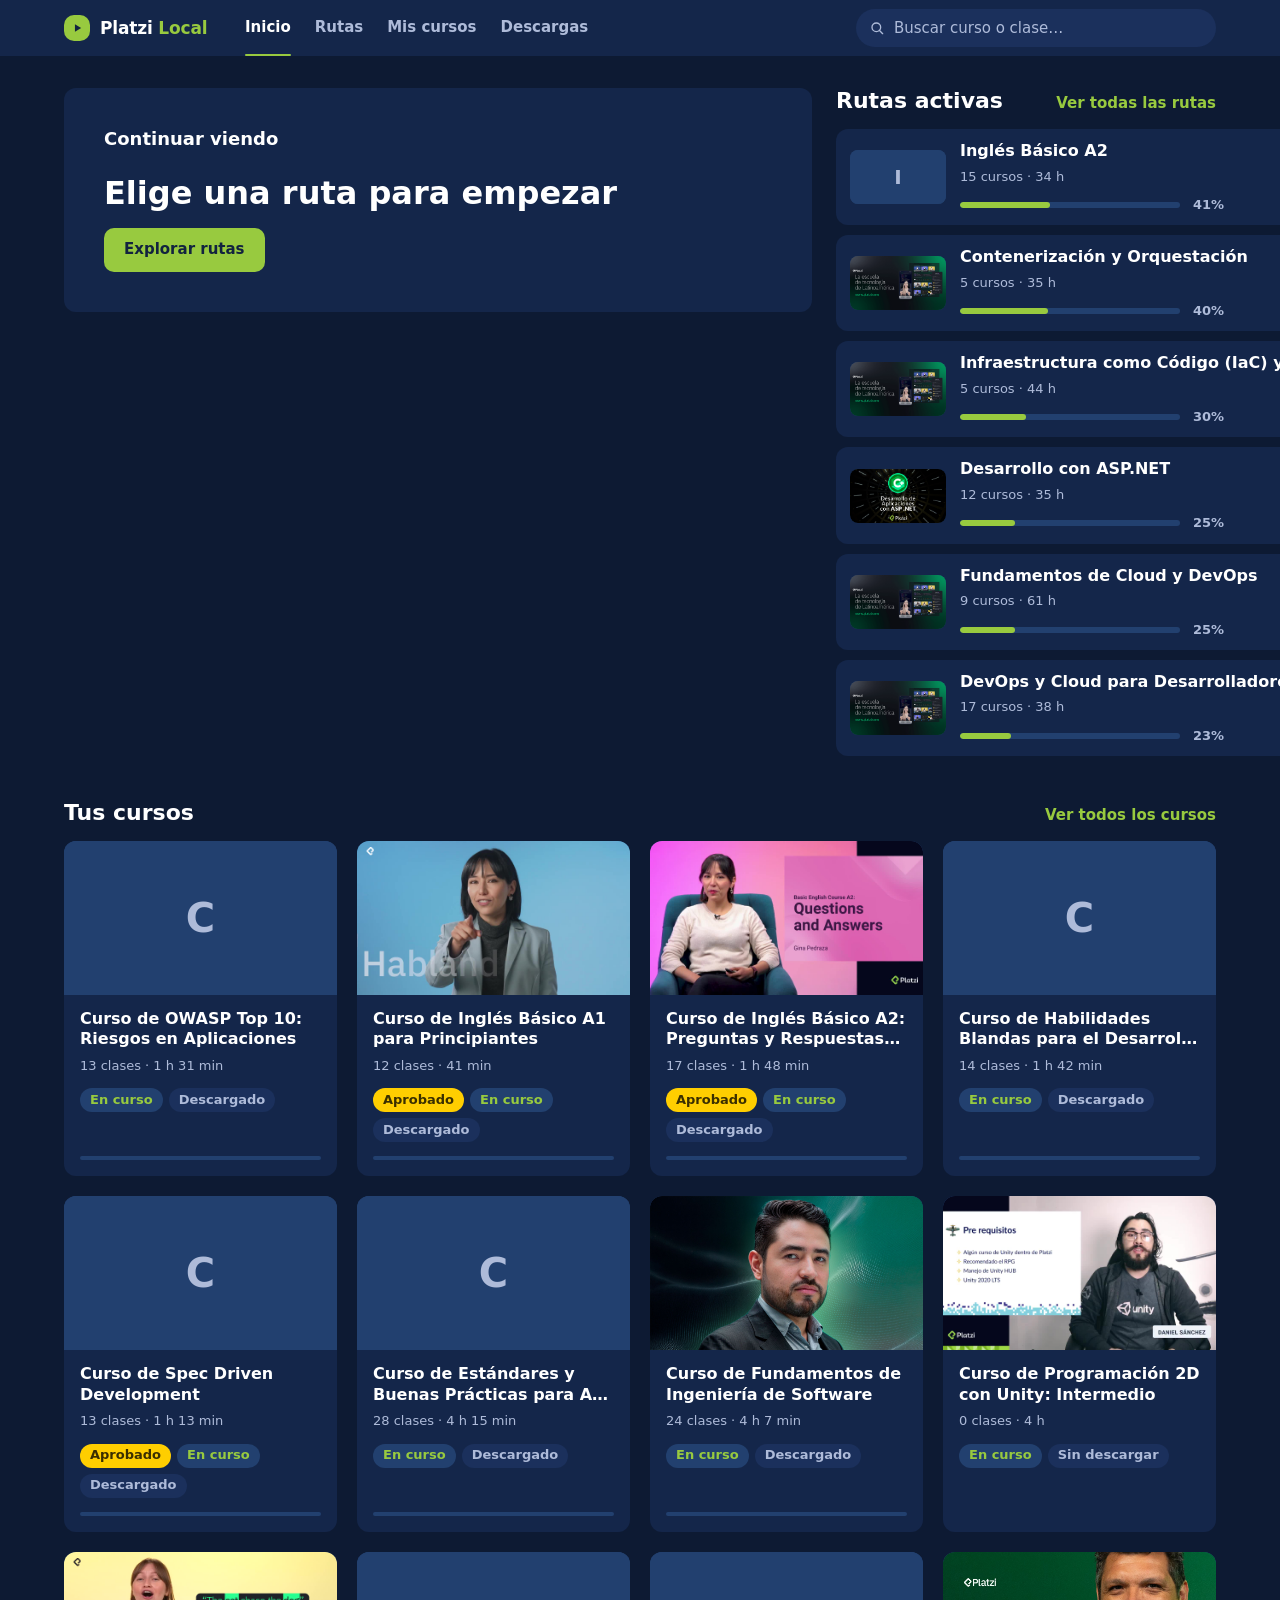
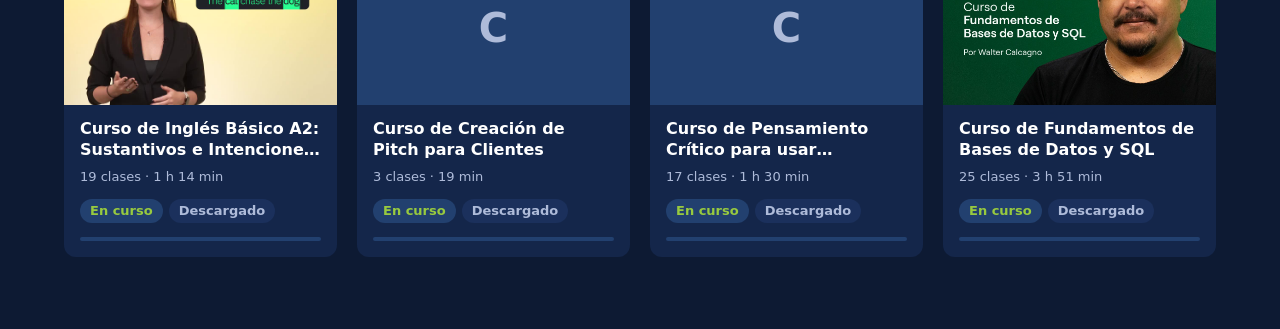
==== commit 1f8884d5: "Catálogo: filtros combinables en cursos y rutas, enlace a Platzi y rutas desde Descargas Los filtros" ====
--- a/viewer/index.html
+++ b/viewer/index.html
@@ -59,6 +59,7 @@
   <symbol id="ic-top" viewBox="0 0 24 24" fill="none" stroke="currentColor" stroke-width="2" stroke-linecap="round" stroke-linejoin="round"><path d="M12 19V6"/><path d="m6.5 11.5 5.5-5.5 5.5 5.5"/></symbol>
   <symbol id="ic-x" viewBox="0 0 24 24" fill="none" stroke="currentColor" stroke-width="2" stroke-linecap="round" stroke-linejoin="round"><path d="m6 6 12 12"/><path d="m18 6-12 12"/></symbol>
   <symbol id="ic-refresh" viewBox="0 0 24 24" fill="none" stroke="currentColor" stroke-width="2" stroke-linecap="round" stroke-linejoin="round"><path d="M20 11.5a8 8 0 1 0-2.3 6.2"/><path d="M20 4.5v7h-7"/></symbol>
+  <symbol id="ic-external" viewBox="0 0 24 24" fill="none" stroke="currentColor" stroke-width="2" stroke-linecap="round" stroke-linejoin="round"><path d="M14 4.5h5.5V10"/><path d="m19.5 4.5-8.5 8.5"/><path d="M18.5 14v5.5h-14v-14H10"/></symbol>
 </svg>
 
 <div id="templates" hidden>
@@ -130,8 +131,21 @@
           <img data-slot="cover" alt="">
         </div>
       </div>
-      <div class="course-grid" data-list="courses"></div>
-      <div class="empty-state" data-slot="empty" hidden></div>
+      <div class="ruta-cursos">
+        <div class="ruta-cursos-head">
+          <div class="filters" data-filters role="group" aria-label="Filtrar cursos de esta ruta">
+            <button class="filter" type="button" data-filter="all" aria-pressed="true">Todos <span class="filter-count" data-filter-count="all"></span></button>
+            <button class="filter" type="button" data-filter="progress" aria-pressed="false">En curso <span class="filter-count" data-filter-count="progress"></span></button>
+            <button class="filter" type="button" data-filter="cert" aria-pressed="false">Aprobado <span class="filter-count" data-filter-count="cert"></span></button>
+            <button class="filter" type="button" data-filter="downloaded" aria-pressed="false">Descargado <span class="filter-count" data-filter-count="downloaded"></span></button>
+            <button class="filter" type="button" data-filter="queued" aria-pressed="false">En cola <span class="filter-count" data-filter-count="queued"></span></button>
+            <button class="filter" type="button" data-filter="missing" aria-pressed="false">Sin descargar <span class="filter-count" data-filter-count="missing"></span></button>
+          </div>
+          <p class="cursos-count" data-slot="count"></p>
+        </div>
+        <div class="course-grid" data-list="courses"></div>
+        <div class="empty-state" data-slot="empty" hidden></div>
+      </div>
     </section>
   </template>
 
@@ -142,12 +156,12 @@
         <p class="cursos-count" data-slot="count"></p>
       </div>
       <div class="filters" data-filters role="group" aria-label="Filtrar cursos">
-        <button class="filter" type="button" data-filter="all" aria-pressed="true">Todos</button>
-        <button class="filter" type="button" data-filter="progress" aria-pressed="false">En curso</button>
-        <button class="filter" type="button" data-filter="cert" aria-pressed="false">Aprobado</button>
-        <button class="filter" type="button" data-filter="downloaded" aria-pressed="false">Descargado</button>
-        <button class="filter" type="button" data-filter="queued" aria-pressed="false">En cola</button>
-        <button class="filter" type="button" data-filter="missing" aria-pressed="false">Sin descargar</button>
+        <button class="filter" type="button" data-filter="all" aria-pressed="true">Todos <span class="filter-count" data-filter-count="all"></span></button>
+        <button class="filter" type="button" data-filter="progress" aria-pressed="false">En curso <span class="filter-count" data-filter-count="progress"></span></button>
+        <button class="filter" type="button" data-filter="cert" aria-pressed="false">Aprobado <span class="filter-count" data-filter-count="cert"></span></button>
+        <button class="filter" type="button" data-filter="downloaded" aria-pressed="false">Descargado <span class="filter-count" data-filter-count="downloaded"></span></button>
+        <button class="filter" type="button" data-filter="queued" aria-pressed="false">En cola <span class="filter-count" data-filter-count="queued"></span></button>
+        <button class="filter" type="button" data-filter="missing" aria-pressed="false">Sin descargar <span class="filter-count" data-filter-count="missing"></span></button>
       </div>
       <div class="course-grid" data-list="courses"></div>
       <div class="empty-state" data-slot="empty" hidden>Todavía no hay cursos en el catálogo</div>
@@ -177,6 +191,10 @@
               <svg class="icon" aria-hidden="true"><use href="#ic-queue"></use></svg>
               <span data-slot="download-label">Descargar curso</span>
             </button>
+            <a class="platzi-link" data-slot="platzi-link" href="#" target="_blank" rel="noopener noreferrer" hidden>
+              <svg class="icon" aria-hidden="true"><use href="#ic-external"></use></svg>
+              <span>Ver en Platzi</span>
+            </a>
             <a class="diploma-link" data-slot="diploma" href="#" target="_blank" rel="noopener" hidden>
               <svg class="icon" aria-hidden="true"><use href="#ic-diploma"></use></svg>
               <span>Ver diploma</span>
@@ -454,7 +472,10 @@
   <template id="tpl-dl-route">
     <li class="dl-route">
       <div class="dl-route-main">
-        <p class="dl-route-title" data-slot="title"></p>
+        <a class="dl-route-title" data-slot="route-link" href="#/rutas">
+          <span data-slot="title"></span>
+          <svg class="icon dl-route-chev" aria-hidden="true"><use href="#ic-chevron"></use></svg>
+        </a>
         <p class="dl-route-meta" data-slot="meta"></p>
         <div class="progressbar dl-route-bar" aria-hidden="true"><span class="progressbar-fill" data-slot="bar"></span></div>
       </div>
--- a/viewer/styles.css
+++ b/viewer/styles.css
@@ -639,7 +639,18 @@
 .ruta-hero .btn,
 .curso-actions { margin-top: 22px; }
 
-.view-ruta .course-grid { margin-top: 32px; }
+.ruta-cursos { margin-top: 32px; }
+
+.ruta-cursos-head {
+  display: flex;
+  flex-wrap: wrap;
+  align-items: center;
+  justify-content: space-between;
+  gap: 8px 16px;
+  margin-bottom: 24px;
+}
+
+.ruta-cursos-head .filters { margin-bottom: 0; }
 
 /* ============================================================
    Vista de curso
@@ -663,6 +674,17 @@
   flex-wrap: wrap;
   gap: 16px;
 }
+
+.platzi-link {
+  display: inline-flex;
+  align-items: center;
+  gap: 6px;
+  color: var(--ink-2);
+  font-size: .9375rem;
+  font-weight: 600;
+}
+
+.platzi-link:hover { color: var(--ink); text-decoration: underline; text-underline-offset: 3px; }
 
 .diploma-link {
   display: inline-flex;
@@ -777,7 +799,10 @@
   display: block;
   height: 3px;
   margin: 0 12px 6px 54px;
-}
+  background: var(--surface);
+}
+
+.class-row[data-current="true"] .class-bar { background: var(--surface-3); }
 
 /* ============================================================
    Catálogo de cursos
@@ -799,6 +824,9 @@
 .filters { display: flex; flex-wrap: wrap; gap: 8px; margin-bottom: 24px; }
 
 .filter {
+  display: inline-flex;
+  align-items: center;
+  gap: 6px;
   height: 36px;
   padding: 0 14px;
   border-radius: 999px;
@@ -812,6 +840,14 @@
 .filter:hover { background: var(--surface-2); color: var(--ink); }
 
 .filter[aria-pressed="true"] { background: var(--accent); color: var(--accent-ink); }
+
+.filter-count {
+  color: var(--ink-2);
+  font-variant-numeric: tabular-nums;
+  font-weight: 500;
+}
+
+.filter[aria-pressed="true"] .filter-count { color: inherit; opacity: .8; }
 
 .course-grid {
   display: grid;
@@ -1295,9 +1331,24 @@
 .dl-route-main { min-width: 0; }
 
 .dl-route-title {
+  display: inline-flex;
+  align-items: flex-start;
+  gap: 4px;
+  max-width: 100%;
   font-weight: 600;
   overflow-wrap: anywhere;
 }
+
+.dl-route-title:hover { color: var(--accent); }
+
+.dl-route-chev {
+  width: 14px;
+  height: 14px;
+  margin-top: 4px;
+  color: var(--ink-2);
+}
+
+.dl-route-title:hover .dl-route-chev { color: var(--accent); }
 
 .dl-route-meta {
   margin-top: 2px;
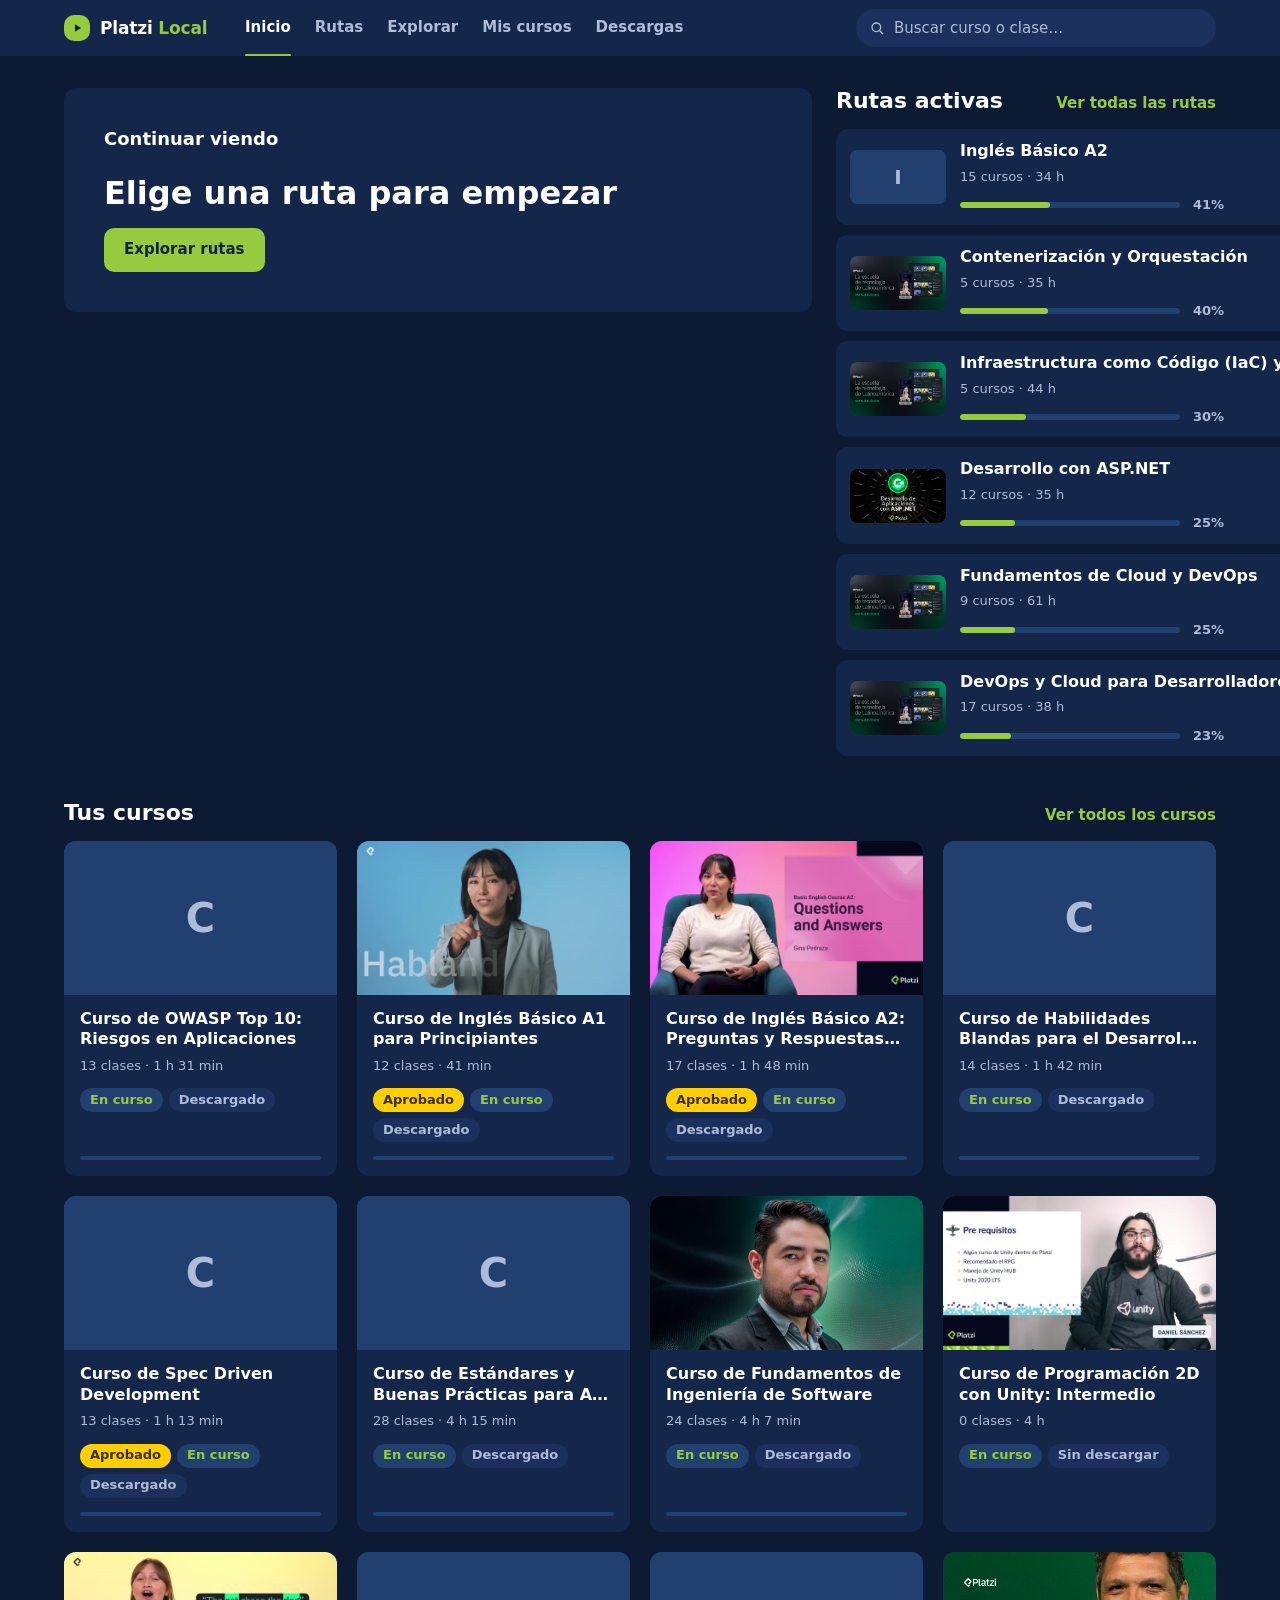
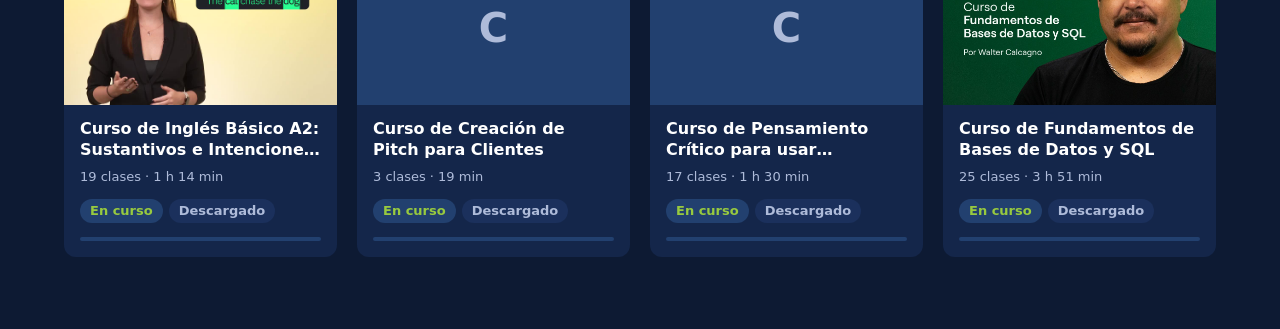
==== commit fd043cdc: "Add Explore navigation and public catalog view" ====
--- a/viewer/index.html
+++ b/viewer/index.html
@@ -23,6 +23,7 @@
     <nav id="mainnav" aria-label="Principal">
       <a href="#/" data-nav="inicio" aria-current="page">Inicio</a>
       <a href="#/rutas" data-nav="rutas">Rutas</a>
+      <a href="#/explorar" data-nav="explorar">Explorar</a>
       <a href="#/cursos" data-nav="cursos">Mis cursos</a>
       <a href="#/descargas" data-nav="descargas">Descargas</a>
     </nav>
@@ -95,6 +96,39 @@
           <a class="section-link" data-slot="all-courses" href="#/cursos">Ver todos los cursos</a>
         </div>
         <div class="course-grid" data-list="courses"></div>
+      </section>
+    </section>
+  </template>
+
+  <template id="tpl-explorar">
+    <section class="view view-explorar">
+      <header class="explore-head">
+        <div class="explore-intro">
+          <h1>Explorar</h1>
+          <p>Catálogo público de Platzi, separado de tu biblioteca local.</p>
+        </div>
+        <div class="explore-actions">
+          <p class="explore-status" data-slot="sync-status">Comprobando catálogo…</p>
+          <button class="btn" type="button" data-control="catalog-refresh">Actualizar catálogo público</button>
+        </div>
+      </header>
+      <p class="explore-summary" data-slot="summary"></p>
+      <div class="empty-state explore-notice" data-slot="notice" role="status"></div>
+      <section class="explore-section">
+        <div class="section-head">
+          <h2>Últimos cursos</h2>
+          <a class="section-link" href="https://platzi.com/agenda/" target="_blank" rel="noopener noreferrer">Ver lanzamientos</a>
+        </div>
+        <div class="course-grid" data-list="latest"></div>
+        <div class="empty-state" data-slot="latest-empty" hidden></div>
+      </section>
+      <section class="explore-section">
+        <div class="section-head">
+          <h2>Rutas públicas</h2>
+          <a class="section-link" href="https://platzi.com/cursos/explora/" target="_blank" rel="noopener noreferrer">Ver catálogo oficial</a>
+        </div>
+        <div class="route-list" data-list="public-routes"></div>
+        <div class="empty-state" data-slot="routes-empty" hidden></div>
       </section>
     </section>
   </template>
@@ -354,6 +388,8 @@
           <p class="dl-summary" data-slot="summary">Conectando con el servidor local…</p>
         </div>
         <div class="dl-head-actions">
+          <span class="dl-session-status" data-slot="session-status">Sesión: sin comprobar</span>
+          <button class="btn-ghost" type="button" data-control="check-session" data-focus="control:check-session">Comprobar sesión</button>
           <button class="btn-ghost" type="button" data-control="refresh" data-focus="control:refresh">
             <svg class="icon" aria-hidden="true"><use href="#ic-refresh"></use></svg>
             <span data-slot="refresh-label">Actualizar catálogo</span>
@@ -374,6 +410,12 @@
       <div class="dl-banner dl-banner-warn" data-slot="cli-warning" hidden>
         <p class="dl-banner-title">No encontré el comando <code>platzi</code></p>
         <p class="dl-banner-text">Instálalo o define <code>PLATZI_BIN</code> antes de arrancar el servidor.</p>
+      </div>
+
+      <div class="dl-banner dl-banner-warn" data-slot="session-warning" hidden>
+        <p class="dl-banner-title">La sesión de Platzi no está iniciada</p>
+        <p class="dl-banner-text">Ejecuta <code>platzi login</code> en la terminal y vuelve a intentar. La sesión se gestiona en la terminal; no depende del navegador que uses para el visor.</p>
+        <button class="btn-ghost" type="button" data-control="check-session" data-focus="control:check-session">Comprobar sesión</button>
       </div>
 
       <section class="dl-now" data-slot="active" hidden aria-labelledby="dl-now-title">
